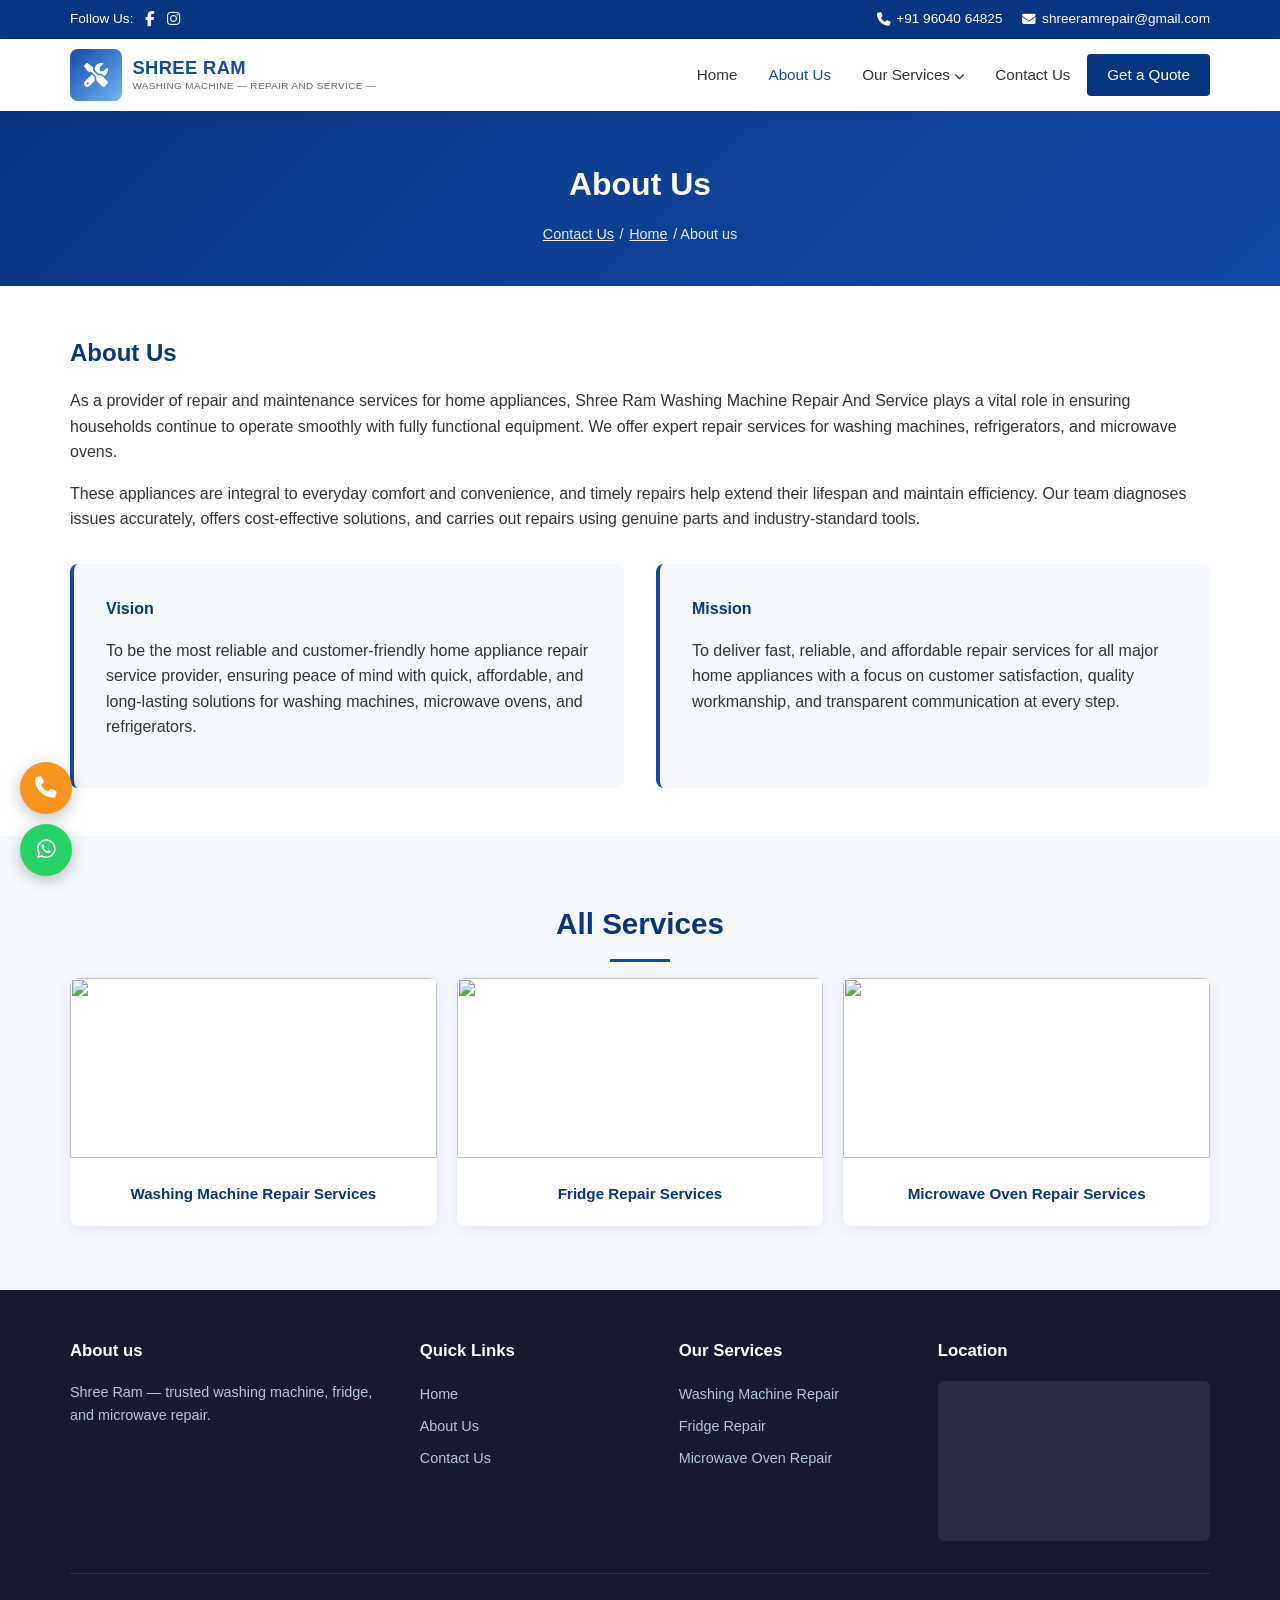
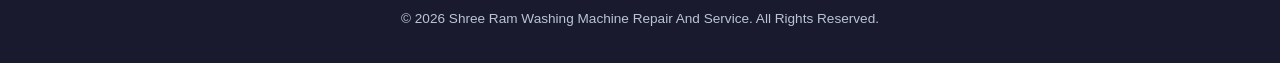
==== about-us.html @ dc7830ff "." ====
﻿<!DOCTYPE html>
<html lang="en">
<head>
  <meta charset="UTF-8" />
  <meta name="viewport" content="width=device-width, initial-scale=1.0" />
  <title>About Us | Shree Ram Washing Machine Repair And Service</title>
  <link rel="stylesheet" href="https://cdnjs.cloudflare.com/ajax/libs/font-awesome/6.5.1/css/all.min.css" />
  <link rel="stylesheet" href="css/style.css" />
</head>
<body>
  <div class="top-bar">
    <div class="container top-bar-inner">
      <div class="top-social"><span>Follow Us:</span><a href="#"><i class="fab fa-facebook-f"></i></a><a href="#"><i class="fab fa-instagram"></i></a></div>
      <div class="top-contact">
        <a href="tel:+919604064825"><i class="fas fa-phone"></i> +91 96040 64825</a>
        <a href="mailto:shreeramrepair@gmail.com"><i class="fas fa-envelope"></i> shreeramrepair@gmail.com</a>
      </div>
    </div>
  </div>
  <header class="navbar-main">
    <div class="container navbar-inner">
      <a href="index.html" class="brand-logo">
        <div class="brand-icon"><i class="fas fa-tools"></i></div>
        <div class="brand-text"><strong>SHREE RAM</strong><small>Washing Machine — Repair And Service —</small></div>
      </a>
      <button class="nav-toggle" aria-label="Menu"><i class="fas fa-bars"></i></button>
      <ul class="nav-menu">
        <li><a href="index.html">Home</a></li>
        <li><a href="about-us.html" class="active">About Us</a></li>
        <li><a href="#">Our Services <i class="fas fa-chevron-down" style="font-size:0.65rem"></i></a>
          <ul class="dropdown">
            <li><a href="washing-machine-repair.html">Washing Machine Repair</a></li>
            <li><a href="fridge-repair.html">Fridge Repair</a></li>
            <li><a href="microwave-oven-repair.html">Microwave Oven Repair</a></li>
          </ul>
        </li>
        <li><a href="contact-us.html">Contact Us</a></li>
        <li><a href="contact-us.html" class="btn-quote">Get a Quote</a></li>
      </ul>
    </div>
  </header>

  <section class="page-banner">
    <div class="container">
      <h1>About Us</h1>
      <nav class="breadcrumb-nav"><a href="contact-us.html">Contact Us</a> / <a href="index.html">Home</a> / About us</nav>
    </div>
  </section>

  <section class="content-block">
    <div class="container">
      <h2>About Us</h2>
      <p>As a provider of repair and maintenance services for home appliances, Shree Ram Washing Machine Repair And Service plays a vital role in ensuring households continue to operate smoothly with fully functional equipment. We offer expert repair services for washing machines, refrigerators, and microwave ovens.</p>
      <p>These appliances are integral to everyday comfort and convenience, and timely repairs help extend their lifespan and maintain efficiency. Our team diagnoses issues accurately, offers cost-effective solutions, and carries out repairs using genuine parts and industry-standard tools.</p>
      <div class="vision-mission">
        <div class="vm-card">
          <h4>Vision</h4>
          <p>To be the most reliable and customer-friendly home appliance repair service provider, ensuring peace of mind with quick, affordable, and long-lasting solutions for washing machines, microwave ovens, and refrigerators.</p>
        </div>
        <div class="vm-card">
          <h4>Mission</h4>
          <p>To deliver fast, reliable, and affordable repair services for all major home appliances with a focus on customer satisfaction, quality workmanship, and transparent communication at every step.</p>
        </div>
      </div>
    </div>
  </section>

  <section class="section section-alt">
    <div class="container">
      <h2 class="section-title">All Services</h2>
      <div class="services-grid">
        <a href="washing-machine-repair.html" class="service-card"><img src="https://images.unsplash.com/photo-1626806819282-7948aa69d4ef?w=400&h=280&fit=crop" alt="" /><h4>Washing Machine Repair Services</h4></a>
        <a href="fridge-repair.html" class="service-card"><img src="https://images.unsplash.com/photo-1584568694244-14fbdf83bd30?w=400&h=280&fit=crop" alt="" /><h4>Fridge Repair Services</h4></a>
        <a href="microwave-oven-repair.html" class="service-card"><img src="https://images.unsplash.com/photo-1574269909862-7e1d70bb8078?w=400&h=280&fit=crop" alt="" /><h4>Microwave Oven Repair Services</h4></a>
      </div>
    </div>
  </section>

  <footer class="site-footer">
    <div class="container footer-grid">
      <div><h5>About us</h5><p>Shree Ram — trusted washing machine, fridge, and microwave repair.</p></div>
      <div><h5>Quick Links</h5><ul class="footer-links"><li><a href="index.html">Home</a></li><li><a href="about-us.html">About Us</a></li><li><a href="contact-us.html">Contact Us</a></li></ul></div>
      <div><h5>Our Services</h5><ul class="footer-links"><li><a href="washing-machine-repair.html">Washing Machine Repair</a></li><li><a href="fridge-repair.html">Fridge Repair</a></li><li><a href="microwave-oven-repair.html">Microwave Oven Repair</a></li></ul></div>
      <div><h5>Location</h5><div class="footer-map"><iframe src="https://maps.google.com/maps?q=Baner,Nanded,Maharashtra&hl=en&z=14&output=embed" loading="lazy" title="Map"></iframe></div></div>
    </div>
    <div class="container footer-bottom"><p>&copy; <span id="year"></span> Shree Ram Washing Machine Repair And Service. All Rights Reserved.</p></div>
  </footer>
  <div class="float-actions">
    <a href="tel:+919604064825" class="float-btn float-call"><i class="fas fa-phone"></i></a>
    <a href="https://wa.me/919604064825" class="float-btn float-whatsapp" target="_blank" rel="noopener"><i class="fab fa-whatsapp"></i></a>
  </div>
  <script src="js/main.js"></script>
</body>
</html>
---- css/style.css ----
:root {
  --primary: #124aa9;
  --primary-dark: #083581;
  --primary-light: #70b6f2;
  --accent: #f7941d;
  --whatsapp: #25d366;
  --text: #333;
  --muted: #666;
  --white: #fff;
  --section-bg: #f5f8fc;
}

* { box-sizing: border-box; }

body {
  font-family: "Segoe UI", Tahoma, Geneva, Verdana, sans-serif;
  color: var(--text);
  margin: 0;
  line-height: 1.6;
  background: var(--white);
}

a { text-decoration: none; color: inherit; }
a:hover { color: var(--primary); }

img { max-width: 100%; height: auto; }

.container {
  width: min(1140px, 100% - 2rem);
  margin-inline: auto;
}

/* Top bar */
.top-bar {
  background: var(--primary-dark);
  color: var(--white);
  font-size: 0.85rem;
  padding: 0.45rem 0;
}

.top-bar a { color: var(--white); }
.top-bar a:hover { opacity: 0.9; color: var(--white); }

.top-bar-inner {
  display: flex;
  flex-wrap: wrap;
  align-items: center;
  justify-content: space-between;
  gap: 0.5rem;
}

.top-social { display: flex; align-items: center; gap: 0.75rem; }
.top-social a { font-size: 0.95rem; opacity: 0.95; }
.top-contact { display: flex; flex-wrap: wrap; gap: 1.25rem; }
.top-contact span, .top-contact a { display: inline-flex; align-items: center; gap: 0.35rem; }

/* Navbar */
.navbar-main {
  background: var(--white);
  box-shadow: 0 2px 12px rgba(0,0,0,0.06);
  padding: 0.65rem 0;
  position: sticky;
  top: 0;
  z-index: 1000;
}

.navbar-inner {
  display: flex;
  align-items: center;
  justify-content: space-between;
  gap: 1rem;
}

.brand-logo {
  display: flex;
  align-items: center;
  gap: 0.65rem;
  flex-shrink: 0;
}

.brand-logo img, .brand-icon {
  width: 52px;
  height: 52px;
}

.brand-icon {
  background: linear-gradient(135deg, var(--primary), var(--primary-light));
  border-radius: 8px;
  display: flex;
  align-items: center;
  justify-content: center;
  color: var(--white);
  font-size: 1.5rem;
}

.brand-text strong {
  display: block;
  color: var(--primary);
  font-size: 1.15rem;
  letter-spacing: 0.02em;
  line-height: 1.15;
}

.brand-text small {
  display: block;
  font-size: 0.62rem;
  color: var(--muted);
  letter-spacing: 0.04em;
  text-transform: uppercase;
}

.nav-menu {
  display: flex;
  align-items: center;
  gap: 0.15rem;
  list-style: none;
  margin: 0;
  padding: 0;
}

.nav-menu > li { position: relative; }

.nav-menu > li > a {
  display: block;
  padding: 0.6rem 0.9rem;
  font-weight: 500;
  font-size: 0.95rem;
  color: var(--text);
}

.nav-menu > li > a:hover,
.nav-menu > li > a.active {
  color: var(--primary);
}

.nav-menu .dropdown {
  display: none;
  position: absolute;
  top: 100%;
  left: 0;
  min-width: 220px;
  background: var(--white);
  box-shadow: 0 8px 24px rgba(0,0,0,0.12);
  border-radius: 0 0 8px 8px;
  list-style: none;
  padding: 0.5rem 0;
  margin: 0;
  z-index: 50;
}

.nav-menu li:hover .dropdown { display: block; }

.nav-menu .dropdown a {
  display: block;
  padding: 0.5rem 1rem;
  font-size: 0.9rem;
  color: var(--text);
}

.nav-menu .dropdown a:hover {
  background: var(--section-bg);
  color: var(--primary);
}

.btn-quote {
  background: var(--primary-dark);
  color: var(--white) !important;
  padding: 0.55rem 1.25rem !important;
  border-radius: 4px;
  font-weight: 600;
  font-size: 0.9rem;
  white-space: nowrap;
}

.btn-quote:hover {
  background: var(--primary);
  color: var(--white) !important;
}

.nav-toggle {
  display: none;
  border: none;
  background: none;
  font-size: 1.5rem;
  color: var(--primary);
  cursor: pointer;
  padding: 0.25rem;
}

/* Hero slider */
.hero-slider {
  position: relative;
  overflow: hidden;
  min-height: 420px;
  background: linear-gradient(90deg, var(--primary) 0%, var(--primary-light) 55%, #fff 100%);
}

.hero-slide {
  display: none;
  padding: 3.5rem 0 4rem;
  min-height: 420px;
  align-items: center;
}

.hero-slide.active {
  display: flex;
}

.hero-slide .container {
  display: flex;
  align-items: center;
  width: 100%;
}

.hero-content { max-width: 560px; color: var(--white); }

.hero-badge {
  display: inline-block;
  border: 1px solid rgba(255,255,255,0.6);
  padding: 0.25rem 0.75rem;
  font-size: 0.8rem;
  margin-bottom: 1rem;
  border-radius: 2px;
}

.hero-content h1,
.hero-content h2 {
  font-size: clamp(1.75rem, 4vw, 2.5rem);
  margin: 0 0 1rem;
  font-weight: 700;
  line-height: 1.2;
}

.hero-content p {
  font-size: 1.05rem;
  opacity: 0.95;
  margin: 0 0 1.5rem;
}

.hero-btns { display: flex; flex-wrap: wrap; gap: 0.75rem; }

.btn-hero {
  background: var(--white);
  color: var(--primary) !important;
  padding: 0.65rem 1.35rem;
  font-weight: 600;
  border-radius: 3px;
  font-size: 0.95rem;
}

.btn-hero:hover {
  background: #eef4ff;
  color: var(--primary-dark) !important;
}

.hero-nav {
  position: absolute;
  right: 2rem;
  top: 50%;
  transform: translateY(-50%);
  display: flex;
  gap: 0.5rem;
  z-index: 5;
}

.hero-nav button {
  width: 40px;
  height: 40px;
  border: 1px solid rgba(255,255,255,0.5);
  background: rgba(255,255,255,0.15);
  color: var(--white);
  cursor: pointer;
  font-size: 1.1rem;
  border-radius: 2px;
}

.hero-nav button:hover { background: rgba(255,255,255,0.3); }

.hero-dots {
  position: absolute;
  bottom: 1.25rem;
  left: 50%;
  transform: translateX(-50%);
  display: flex;
  gap: 0.5rem;
}

.hero-dots button {
  width: 10px;
  height: 10px;
  border-radius: 50%;
  border: none;
  background: rgba(255,255,255,0.4);
  cursor: pointer;
  padding: 0;
}

.hero-dots button.active { background: var(--white); }

/* Sections */
.section { padding: 4rem 0; }
.section-alt { background: var(--section-bg); }

.section-label {
  text-align: center;
  font-size: 0.8rem;
  text-transform: uppercase;
  letter-spacing: 0.12em;
  color: var(--primary);
  margin: 0 0 0.5rem;
  font-weight: 600;
}

.section-title {
  text-align: center;
  font-size: 1.85rem;
  color: var(--primary-dark);
  margin: 0 0 1rem;
}

.section-title::after {
  content: "";
  display: block;
  width: 60px;
  height: 3px;
  background: var(--primary);
  margin: 0.75rem auto 0;
}

.welcome-grid {
  display: grid;
  grid-template-columns: 1fr 1fr;
  gap: 2.5rem;
  align-items: center;
}

.welcome-grid h3 {
  color: var(--primary-dark);
  font-size: 1.5rem;
  margin: 0 0 1rem;
}

.welcome-img {
  border-radius: 8px;
  overflow: hidden;
  box-shadow: 0 8px 30px rgba(18,74,169,0.15);
}

/* Service cards */
.services-grid {
  display: grid;
  grid-template-columns: repeat(3, 1fr);
  gap: 1.25rem;
}

.service-card {
  background: var(--white);
  border-radius: 8px;
  overflow: hidden;
  box-shadow: 0 4px 20px rgba(0,0,0,0.08);
  transition: transform 0.2s, box-shadow 0.2s;
  text-align: center;
}

.service-card:hover {
  transform: translateY(-4px);
  box-shadow: 0 12px 28px rgba(18,74,169,0.15);
}

.service-card img {
  width: 100%;
  height: 180px;
  object-fit: cover;
}

.service-card h4 {
  margin: 0;
  padding: 1rem 0.75rem 1.25rem;
  font-size: 0.95rem;
  color: var(--primary-dark);
}

/* Why choose */
.best-services {
  display: grid;
  grid-template-columns: repeat(3, 1fr);
  gap: 2rem;
  margin-top: 2rem;
}

.best-item {
  text-align: center;
  padding: 1.5rem;
}

.best-item .icon {
  width: 70px;
  height: 70px;
  margin: 0 auto 1rem;
  background: rgba(18,74,169,0.1);
  border-radius: 50%;
  display: flex;
  align-items: center;
  justify-content: center;
  font-size: 1.75rem;
  color: var(--primary);
}

.best-item h4 {
  color: var(--primary-dark);
  margin: 0 0 0.5rem;
}

.best-item p {
  color: var(--muted);
  font-size: 0.95rem;
  margin: 0;
}

/* Enquiry */
.enquiry-section {
  background: linear-gradient(135deg, var(--primary-dark), var(--primary));
  color: var(--white);
  padding: 4rem 0;
}

.enquiry-grid {
  display: grid;
  grid-template-columns: 1fr 1.2fr;
  gap: 2.5rem;
  align-items: start;
}

.enquiry-info h2 { margin: 0 0 0.5rem; font-size: 1.85rem; }
.enquiry-info .section-label { text-align: left; color: var(--primary-light); }

.contact-box {
  margin-top: 1.5rem;
  padding: 1rem 0;
  border-top: 1px solid rgba(255,255,255,0.2);
}

.contact-box h6 {
  margin: 0 0 0.25rem;
  font-size: 0.8rem;
  opacity: 0.8;
  text-transform: uppercase;
}

.contact-box a, .contact-box p {
  color: var(--white);
  margin: 0 0 1rem;
  font-size: 1rem;
}

.enquiry-form {
  background: var(--white);
  padding: 2rem;
  border-radius: 8px;
  color: var(--text);
}

.enquiry-form h2 {
  color: var(--primary-dark);
  margin: 0 0 1.25rem;
  font-size: 1.5rem;
}

.form-row {
  display: grid;
  grid-template-columns: 1fr 1fr;
  gap: 1rem;
}

.enquiry-form label {
  display: block;
  margin-bottom: 1rem;
  font-size: 0.9rem;
  font-weight: 500;
}

.enquiry-form input,
.enquiry-form textarea {
  width: 100%;
  margin-top: 0.35rem;
  padding: 0.65rem 0.85rem;
  border: 1px solid #ddd;
  border-radius: 4px;
  font-family: inherit;
  font-size: 1rem;
}

.enquiry-form input:focus,
.enquiry-form textarea:focus {
  outline: 2px solid var(--primary-light);
  border-color: var(--primary);
}

.btn-send {
  background: var(--primary);
  color: var(--white);
  border: none;
  padding: 0.75rem 2rem;
  font-size: 1rem;
  font-weight: 600;
  border-radius: 4px;
  cursor: pointer;
  width: 100%;
}

.btn-send:hover { background: var(--primary-dark); }

.form-note {
  margin-top: 0.75rem;
  font-size: 0.9rem;
  color: var(--primary);
  display: none;
}

.form-note.show { display: block; }

/* Page banner (inner pages) */
.page-banner {
  background: linear-gradient(135deg, var(--primary-dark), var(--primary));
  color: var(--white);
  padding: 3rem 0 2.5rem;
  text-align: center;
}

.page-banner h1 { margin: 0 0 0.75rem; font-size: 2rem; }

.breadcrumb-nav {
  display: flex;
  justify-content: center;
  flex-wrap: wrap;
  gap: 0.35rem;
  font-size: 0.9rem;
  opacity: 0.9;
}

.breadcrumb-nav a { color: var(--white); text-decoration: underline; }

/* Service page content */
.content-block {
  padding: 3rem 0;
}

.content-block h5 {
  color: var(--primary);
  margin: 0 0 0.5rem;
}

.content-block h2 {
  color: var(--primary-dark);
  margin: 0 0 1rem;
}

.check-list {
  list-style: none;
  padding: 0;
  margin: 1.5rem 0;
}

.check-list li {
  padding: 0.4rem 0 0.4rem 1.75rem;
  position: relative;
}

.check-list li::before {
  content: "✅";
  position: absolute;
  left: 0;
}

.vision-mission {
  display: grid;
  grid-template-columns: 1fr 1fr;
  gap: 2rem;
  margin-top: 2rem;
}

.vm-card {
  background: var(--section-bg);
  padding: 2rem;
  border-radius: 8px;
  border-left: 4px solid var(--primary);
}

.vm-card h4 { color: var(--primary-dark); margin: 0 0 0.75rem; }

/* Footer */
.site-footer {
  background: #1a1a2e;
  color: #b8c5d6;
  padding: 3rem 0 0;
}

.footer-grid {
  display: grid;
  grid-template-columns: 1.4fr 1fr 1fr 1.2fr;
  gap: 2rem;
  padding-bottom: 2rem;
}

.footer-grid h5 {
  color: var(--white);
  margin: 0 0 1rem;
  font-size: 1.05rem;
}

.footer-grid p { margin: 0 0 0.75rem; font-size: 0.9rem; }

.footer-links {
  list-style: none;
  padding: 0;
  margin: 0;
}

.footer-links li { margin-bottom: 0.4rem; }

.footer-links a {
  color: #b8c5d6;
  font-size: 0.9rem;
}

.footer-links a:hover { color: var(--white); }

.footer-map {
  border-radius: 6px;
  overflow: hidden;
  height: 160px;
  background: #2a2a40;
}

.footer-map iframe {
  width: 100%;
  height: 100%;
  border: 0;
}

.footer-bottom {
  border-top: 1px solid rgba(255,255,255,0.1);
  padding: 1.25rem 0;
  text-align: center;
  font-size: 0.85rem;
}

.footer-bottom a { color: #b8c5d6; }

/* Floating buttons */
.float-actions {
  position: fixed;
  left: 1.25rem;
  bottom: 1.5rem;
  z-index: 999;
  display: flex;
  flex-direction: column;
  gap: 0.65rem;
}

.float-btn {
  width: 52px;
  height: 52px;
  border-radius: 50%;
  display: flex;
  align-items: center;
  justify-content: center;
  color: var(--white);
  font-size: 1.35rem;
  box-shadow: 0 4px 16px rgba(0,0,0,0.25);
  transition: transform 0.2s;
}

.float-btn:hover {
  transform: scale(1.08);
  color: var(--white);
}

.float-call { background: var(--accent); }
.float-whatsapp { background: var(--whatsapp); }

/* Contact page */
.contact-page-grid {
  display: grid;
  grid-template-columns: 1fr 1fr;
  gap: 2rem;
  padding: 3rem 0;
}

.contact-detail-card {
  background: var(--section-bg);
  padding: 1.5rem;
  border-radius: 8px;
  margin-bottom: 1rem;
}

.contact-detail-card h6 {
  color: var(--primary);
  margin: 0 0 0.35rem;
  font-size: 0.8rem;
  text-transform: uppercase;
}

@media (max-width: 992px) {
  .services-grid { grid-template-columns: repeat(2, 1fr); }
  .best-services { grid-template-columns: 1fr; }
  .footer-grid { grid-template-columns: 1fr 1fr; }
  .enquiry-grid { grid-template-columns: 1fr; }
  .welcome-grid { grid-template-columns: 1fr; }
  .vision-mission { grid-template-columns: 1fr; }
}

@media (max-width: 768px) {
  .nav-toggle { display: block; }
  .nav-menu {
    display: none;
    position: absolute;
    top: 100%;
    left: 0;
    right: 0;
    flex-direction: column;
    background: var(--white);
    box-shadow: 0 8px 20px rgba(0,0,0,0.1);
    padding: 0.5rem 0 1rem;
  }
  .nav-menu.open { display: flex; }
  .nav-menu .dropdown {
    position: static;
    display: block;
    box-shadow: none;
    padding-left: 1rem;
  }
  .navbar-inner { position: relative; flex-wrap: wrap; }
  .btn-quote { display: none; }
  .services-grid { grid-template-columns: 1fr; }
  .form-row { grid-template-columns: 1fr; }
  .footer-grid { grid-template-columns: 1fr; }
  .contact-page-grid { grid-template-columns: 1fr; }
  .hero-nav { display: none; }
}
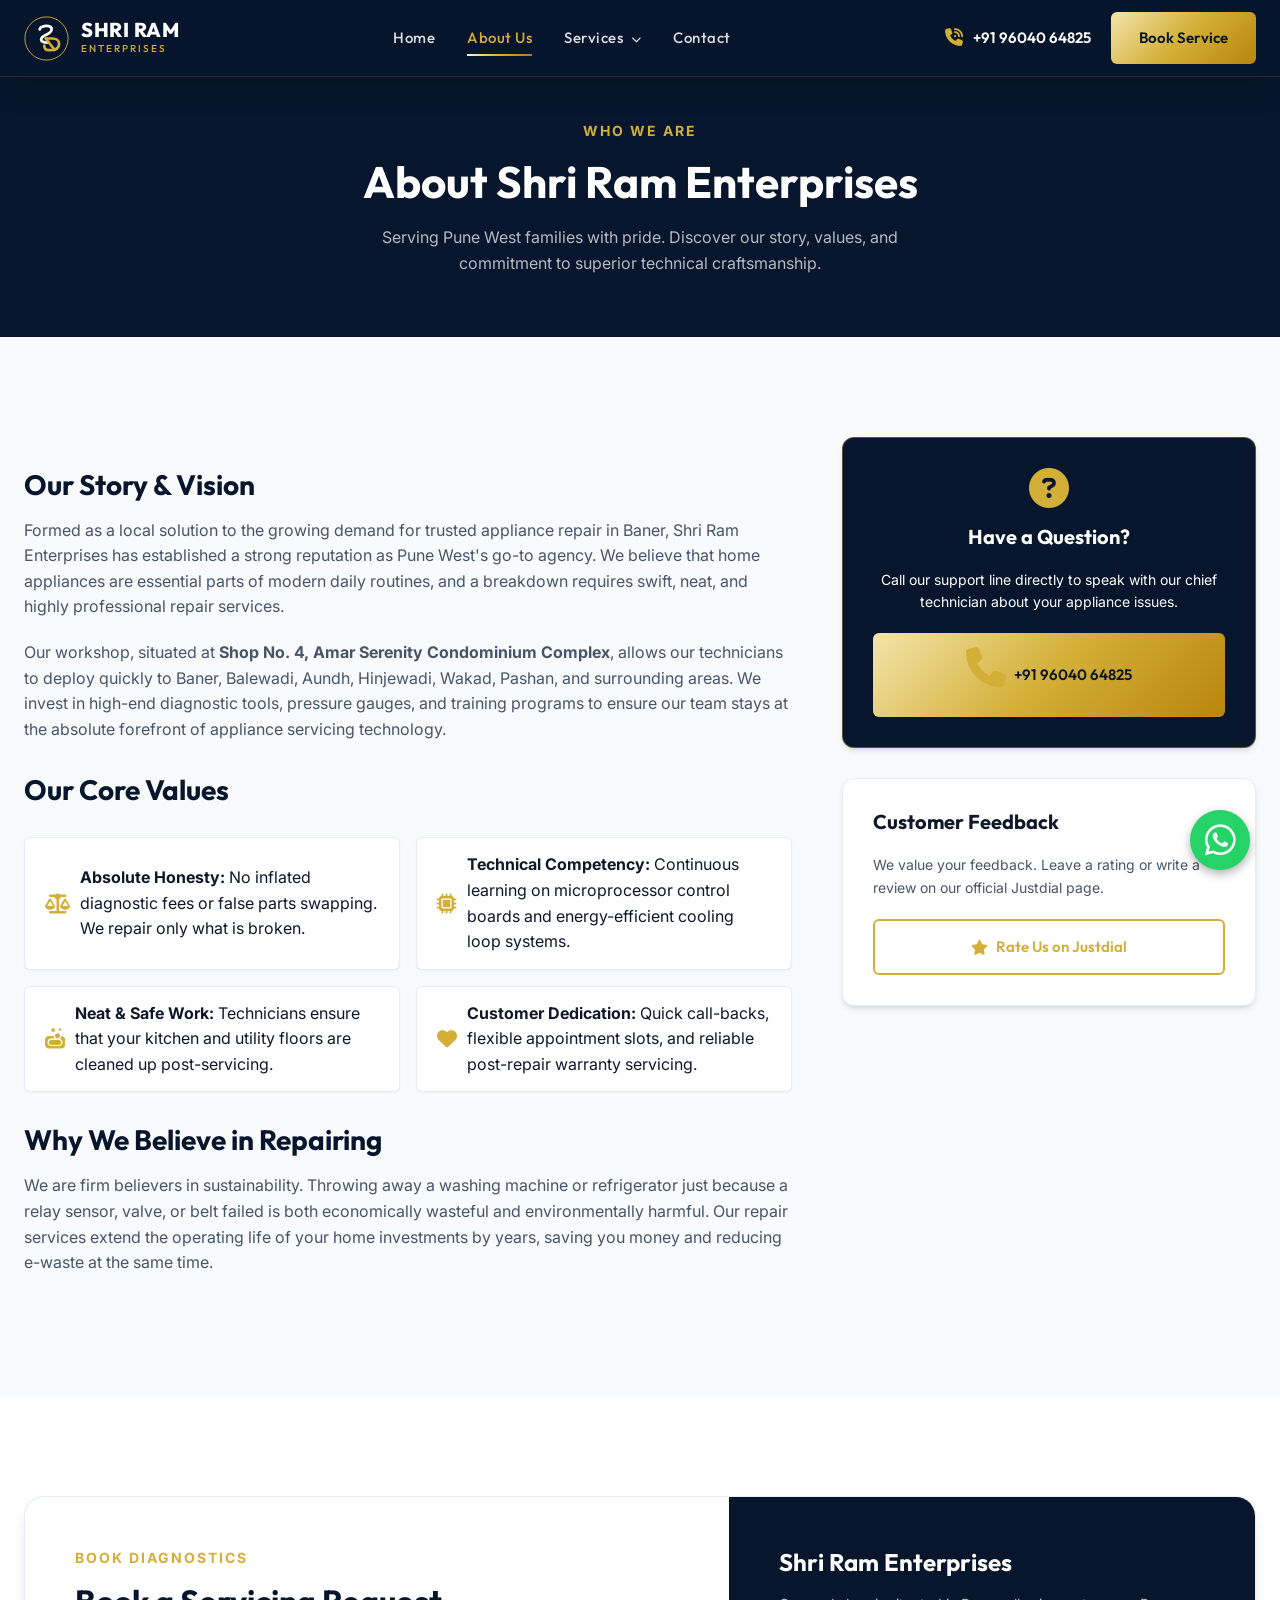
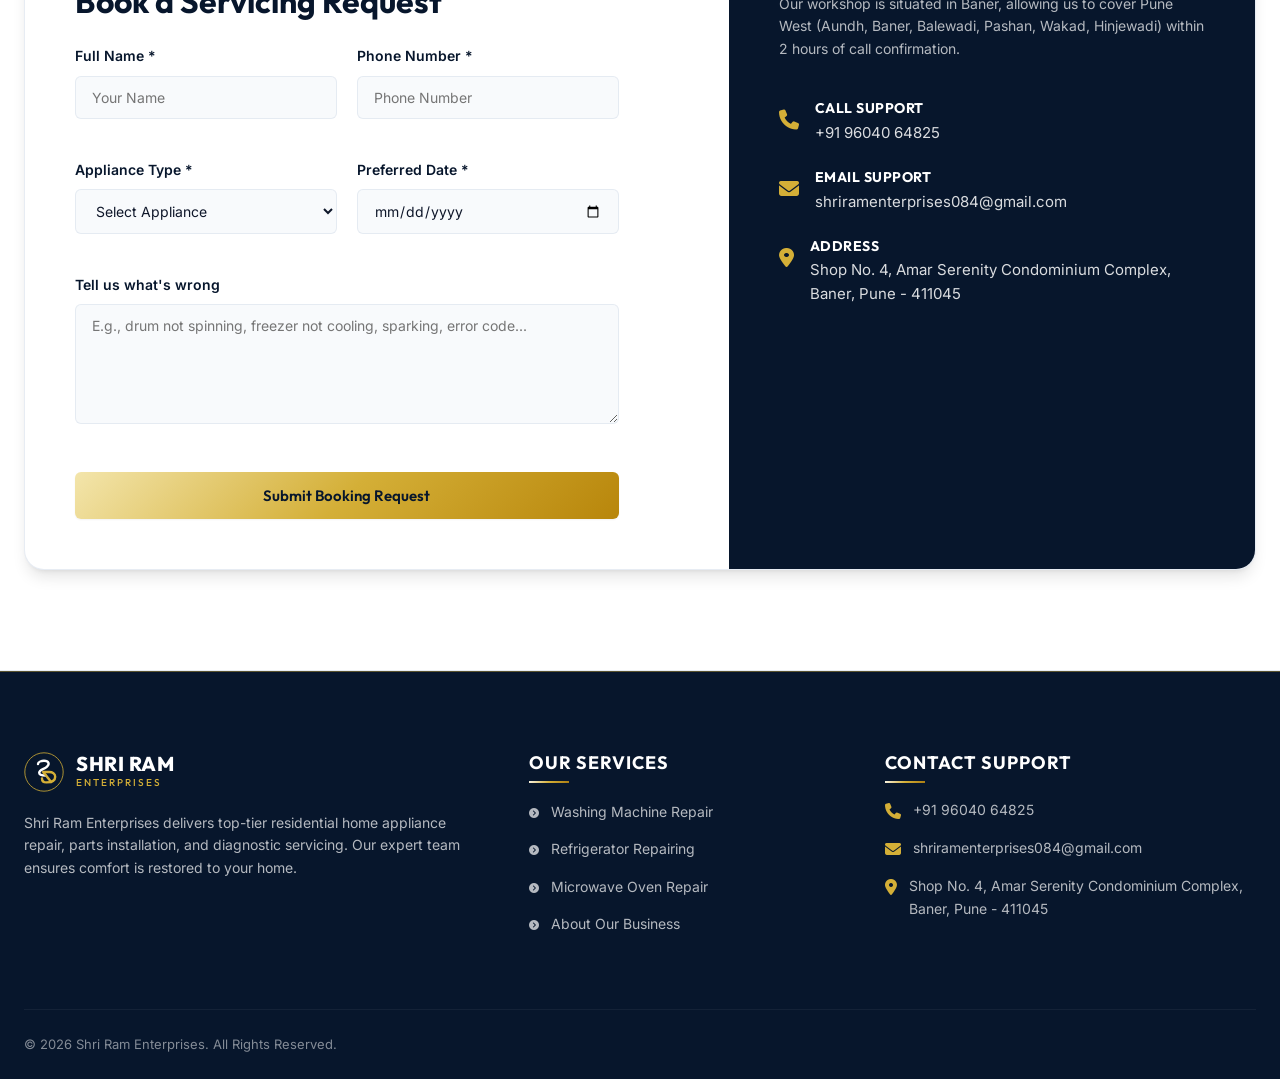
==== commit 8f0c933d: "Redesign site UI; add booking forms & assets Major UI overhaul and content updates across the site. " ====
--- a/about-us.html
+++ b/about-us.html
@@ -1,94 +1,294 @@
-﻿<!DOCTYPE html>
+<!DOCTYPE html>
 <html lang="en">
 <head>
-  <meta charset="UTF-8" />
-  <meta name="viewport" content="width=device-width, initial-scale=1.0" />
-  <title>About Us | Shree Ram Washing Machine Repair And Service</title>
-  <link rel="stylesheet" href="https://cdnjs.cloudflare.com/ajax/libs/font-awesome/6.5.1/css/all.min.css" />
-  <link rel="stylesheet" href="css/style.css" />
+  <meta charset="UTF-8">
+  <meta name="viewport" content="width=device-width, initial-scale=1.0">
+  <title>About Us | Shri Ram Enterprises Pune</title>
+  <meta name="description" content="Learn about Shri Ram Enterprises. We are Pune's trusted appliance repair specialists for washing machines, refrigerators, and microwaves.">
+  
+  <!-- CSS Links -->
+  <link rel="stylesheet" href="css/style.css">
+  
+  <!-- Icon Library -->
+  <link rel="stylesheet" href="https://cdnjs.cloudflare.com/ajax/libs/font-awesome/6.4.0/css/all.min.css">
+  
+  <!-- AOS Scroll Animation Library -->
+  <link rel="stylesheet" href="https://unpkg.com/aos@2.3.1/dist/aos.css">
 </head>
 <body>
-  <div class="top-bar">
-    <div class="container top-bar-inner">
-      <div class="top-social"><span>Follow Us:</span><a href="#"><i class="fab fa-facebook-f"></i></a><a href="#"><i class="fab fa-instagram"></i></a></div>
-      <div class="top-contact">
-        <a href="tel:+919604064825"><i class="fas fa-phone"></i> +91 96040 64825</a>
-        <a href="mailto:shreeramrepair@gmail.com"><i class="fas fa-envelope"></i> shreeramrepair@gmail.com</a>
-      </div>
-    </div>
+
+  <!-- Premium Header / Sticky Nav -->
+  <header class="header scrolled" id="header">
+    <div class="container header-container">
+      <a href="index.html" class="logo-container">
+        <svg width="45" height="45" viewBox="0 0 100 100" fill="none" xmlns="http://www.w3.org/2000/svg">
+          <circle cx="50" cy="50" r="48" stroke="#d4af37" stroke-width="2" fill="rgba(7, 22, 44, 0.6)"/>
+          <path d="M35 30C35 24 45 22 50 22C62 22 65 30 57 37C49 44 38 43 38 52C38 59 48 59 55 59" stroke="#ffffff" stroke-width="6" stroke-linecap="round"/>
+          <path d="M50 50C50 50 58 50 63 50C71 50 78 54 78 62C78 72 68 76 56 76C48 76 45 72 45 66" stroke="#d4af37" stroke-width="6" stroke-linecap="round"/>
+          <path d="M48 50L68 75" stroke="#d4af37" stroke-width="6" stroke-linecap="round"/>
+        </svg>
+        <div class="logo-text">
+          <h3>Shri Ram</h3>
+          <span>Enterprises</span>
+        </div>
+      </a>
+      
+      <nav class="nav-menu">
+        <a href="index.html" class="nav-link">Home</a>
+        <a href="about-us.html" class="nav-link active">About Us</a>
+        <div class="nav-link" style="cursor: pointer; position: relative;" id="services-nav">
+          Services <i class="fa-solid fa-chevron-down" style="font-size: 10px; margin-left: 4px;"></i>
+          <!-- Custom Dropdown -->
+          <div style="position: absolute; top: 100%; left: 0; background: var(--primary-dark); width: 220px; border-radius: 4px; display: none; flex-direction: column; border: 1px solid var(--border-gold); z-index: 100; margin-top: 10px;" id="services-dropdown">
+            <a href="washing-machine-repair.html" style="padding: 12px 16px; font-size: 14px; border-bottom: 1px solid rgba(255,255,255,0.05); color: #fff;">Washing Machine Repair</a>
+            <a href="fridge-repair.html" style="padding: 12px 16px; font-size: 14px; border-bottom: 1px solid rgba(255,255,255,0.05); color: #fff;">Refrigerator Repair</a>
+            <a href="microwave-oven-repair.html" style="padding: 12px 16px; font-size: 14px; color: #fff;">Microwave Repair</a>
+          </div>
+        </div>
+        <a href="contact-us.html" class="nav-link">Contact</a>
+      </nav>
+      
+      <div class="header-actions">
+        <a href="tel:9604064825" class="phone-action">
+          <i class="fa-solid fa-phone-volume"></i>
+          <span>+91 96040 64825</span>
+        </a>
+        <a href="#book-service" class="btn btn-gold">Book Service</a>
+      </div>
+      
+      <div class="mobile-toggle" id="mobile-toggle">
+        <i class="fa-solid fa-bars"></i>
+      </div>
+    </div>
+  </header>
+
+  <!-- Mobile Overlay Navigation -->
+  <div class="mobile-overlay" id="mobile-overlay">
+    <div class="mobile-overlay-close" id="mobile-overlay-close">
+      <i class="fa-solid fa-xmark"></i>
+    </div>
+    <a href="index.html" class="mobile-link">Home</a>
+    <a href="about-us.html" class="mobile-link active">About Us</a>
+    <a href="washing-machine-repair.html" class="mobile-link">Washing Machine Repair</a>
+    <a href="fridge-repair.html" class="mobile-link">Refrigerator Repair</a>
+    <a href="microwave-oven-repair.html" class="mobile-link">Microwave Repair</a>
+    <a href="contact-us.html" class="mobile-link">Contact Us</a>
   </div>
-  <header class="navbar-main">
-    <div class="container navbar-inner">
-      <a href="index.html" class="brand-logo">
-        <div class="brand-icon"><i class="fas fa-tools"></i></div>
-        <div class="brand-text"><strong>SHREE RAM</strong><small>Washing Machine — Repair And Service —</small></div>
-      </a>
-      <button class="nav-toggle" aria-label="Menu"><i class="fas fa-bars"></i></button>
-      <ul class="nav-menu">
-        <li><a href="index.html">Home</a></li>
-        <li><a href="about-us.html" class="active">About Us</a></li>
-        <li><a href="#">Our Services <i class="fas fa-chevron-down" style="font-size:0.65rem"></i></a>
-          <ul class="dropdown">
-            <li><a href="washing-machine-repair.html">Washing Machine Repair</a></li>
-            <li><a href="fridge-repair.html">Fridge Repair</a></li>
-            <li><a href="microwave-oven-repair.html">Microwave Oven Repair</a></li>
+
+  <!-- Service Detail Hero Section -->
+  <section class="service-hero">
+    <div class="container">
+      <div class="service-hero-content" data-aos="fade-up">
+        <span class="section-tag">Who We Are</span>
+        <h1>About Shri Ram Enterprises</h1>
+        <p style="color: rgba(255,255,255,0.7); max-width: 600px; margin: 0 auto;">Serving Pune West families with pride. Discover our story, values, and commitment to superior technical craftsmanship.</p>
+      </div>
+    </div>
+  </section>
+
+  <!-- About Content Section -->
+  <section class="about-content-section section-padding">
+    <div class="container">
+      <div class="service-details-grid">
+        <!-- Main Content Left -->
+        <div class="service-main-content" data-aos="fade-right">
+          <div class="service-body">
+            <h2>Our Story & Vision</h2>
+            <p>Formed as a local solution to the growing demand for trusted appliance repair in Baner, Shri Ram Enterprises has established a strong reputation as Pune West's go-to agency. We believe that home appliances are essential parts of modern daily routines, and a breakdown requires swift, neat, and highly professional repair services.</p>
+            <p>Our workshop, situated at <strong>Shop No. 4, Amar Serenity Condominium Complex</strong>, allows our technicians to deploy quickly to Baner, Balewadi, Aundh, Hinjewadi, Wakad, Pashan, and surrounding areas. We invest in high-end diagnostic tools, pressure gauges, and training programs to ensure our team stays at the absolute forefront of appliance servicing technology.</p>
+            
+            <h2>Our Core Values</h2>
+            <div class="service-feature-list">
+              <div class="service-feature-item">
+                <i class="fa-solid fa-scale-balanced" style="font-size: 20px;"></i>
+                <span><strong>Absolute Honesty:</strong> No inflated diagnostic fees or false parts swapping. We repair only what is broken.</span>
+              </div>
+              <div class="service-feature-item">
+                <i class="fa-solid fa-microchip" style="font-size: 20px;"></i>
+                <span><strong>Technical Competency:</strong> Continuous learning on microprocessor control boards and energy-efficient cooling loop systems.</span>
+              </div>
+              <div class="service-feature-item">
+                <i class="fa-solid fa-soap" style="font-size: 20px;"></i>
+                <span><strong>Neat & Safe Work:</strong> Technicians ensure that your kitchen and utility floors are cleaned up post-servicing.</span>
+              </div>
+              <div class="service-feature-item">
+                <i class="fa-solid fa-heart" style="font-size: 20px;"></i>
+                <span><strong>Customer Dedication:</strong> Quick call-backs, flexible appointment slots, and reliable post-repair warranty servicing.</span>
+              </div>
+            </div>
+
+            <h2>Why We Believe in Repairing</h2>
+            <p>We are firm believers in sustainability. Throwing away a washing machine or refrigerator just because a relay sensor, valve, or belt failed is both economically wasteful and environmentally harmful. Our repair services extend the operating life of your home investments by years, saving you money and reducing e-waste at the same time.</p>
+          </div>
+        </div>
+
+        <!-- Sidebar Right -->
+        <div class="service-sidebar" data-aos="fade-left">
+          <!-- Widget 1: Help Card -->
+          <div class="sidebar-widget dark-widget sidebar-help-widget">
+            <i class="fa-solid fa-circle-question"></i>
+            <h3 class="sidebar-widget-title">Have a Question?</h3>
+            <p>Call our support line directly to speak with our chief technician about your appliance issues.</p>
+            <a href="tel:9604064825" class="btn btn-gold" style="width: 100%;"><i class="fa-solid fa-phone" style="margin-right: 8px;"></i> +91 96040 64825</a>
+          </div>
+
+          <!-- Widget 2: Justdial Reviews -->
+          <div class="sidebar-widget">
+            <h3 class="sidebar-widget-title">Customer Feedback</h3>
+            <p style="font-size: 14px; color: var(--text-muted); margin-bottom: 20px;">We value your feedback. Leave a rating or write a review on our official Justdial page.</p>
+            <a href="https://wap.justdial.com/jdpay2/redirect/kyc/ratings/qrshare.php?docid=020PXX20.XX20.260621221526.L8N2&vertical=44&pgsour" target="_blank" class="btn btn-outline-gold" style="width: 100%;"><i class="fa-solid fa-star" style="margin-right: 8px;"></i> Rate Us on Justdial</a>
+          </div>
+        </div>
+      </div>
+    </div>
+  </section>
+
+  <!-- Quick Booking Form Section -->
+  <section class="booking-section section-padding" id="book-service">
+    <div class="container">
+      <div class="booking-form-wrapper" data-aos="fade-up">
+        <!-- Form Left -->
+        <div class="booking-form-left">
+          <span class="section-tag">Book Diagnostics</span>
+          <h2 style="font-size: 32px; margin-bottom: 24px;">Book a Servicing Request</h2>
+          
+          <form id="appointment-form" action="https://formsubmit.co/shriramenterprises084@gmail.com" method="POST">
+            <input type="hidden" name="_captcha" value="false">
+
+            <div class="form-grid">
+              <div class="form-group">
+                <label for="name" class="form-label">Full Name *</label>
+                <input type="text" id="name" name="name" class="form-input" placeholder="Your Name" required>
+              </div>
+              <div class="form-group">
+                <label for="phone" class="form-label">Phone Number *</label>
+                <input type="tel" id="phone" name="phone" class="form-input" placeholder="Phone Number" required>
+              </div>
+              <div class="form-group">
+                <label for="appliance" class="form-label">Appliance Type *</label>
+                <select id="appliance" name="appliance" class="form-select" required>
+                  <option value="" disabled selected>Select Appliance</option>
+                  <option value="washing-machine">Washing Machine</option>
+                  <option value="refrigerator">Refrigerator</option>
+                  <option value="microwave">Microwave Oven</option>
+                </select>
+              </div>
+              <div class="form-group">
+                <label for="date" class="form-label">Preferred Date *</label>
+                <input type="date" id="date" name="date" class="form-input" required>
+              </div>
+              <div class="form-group full-width">
+                <label for="message" class="form-label">Tell us what's wrong</label>
+                <textarea id="message" name="message" class="form-textarea" placeholder="E.g., drum not spinning, freezer not cooling, sparking, error code..."></textarea>
+              </div>
+              <div class="form-group full-width" style="margin-bottom: 0;">
+                <button type="submit" class="btn btn-gold" style="width: 100%;">Submit Booking Request</button>
+              </div>
+            </div>
+          </form>
+          <div class="form-feedback" id="form-feedback"></div>
+        </div>
+        
+        <!-- Form Right -->
+        <div class="booking-form-right">
+          <div>
+            <h3>Shri Ram Enterprises</h3>
+            <p>Our workshop is situated in Baner, allowing us to cover Pune West (Aundh, Baner, Balewadi, Pashan, Wakad, Hinjewadi) within 2 hours of call confirmation.</p>
+            
+            <div class="booking-contact-list">
+              <div class="booking-contact-item">
+                <div class="booking-contact-icon"><i class="fa-solid fa-phone"></i></div>
+                <div class="booking-contact-info">
+                  <h4>Call Support</h4>
+                  <a href="tel:9604064825">+91 96040 64825</a>
+                </div>
+              </div>
+              
+              <div class="booking-contact-item">
+                <div class="booking-contact-icon"><i class="fa-solid fa-envelope"></i></div>
+                <div class="booking-contact-info">
+                  <h4>Email Support</h4>
+                  <a href="mailto:shriramenterprises084@gmail.com">shriramenterprises084@gmail.com</a>
+                </div>
+              </div>
+              
+              <div class="booking-contact-item">
+                <div class="booking-contact-icon"><i class="fa-solid fa-location-dot"></i></div>
+                <div class="booking-contact-info">
+                  <h4>Address</h4>
+                  <p>Shop No. 4, Amar Serenity Condominium Complex, Baner, Pune - 411045</p>
+                </div>
+              </div>
+            </div>
+          </div>
+        </div>
+      </div>
+    </div>
+  </section>
+
+  <!-- Premium Footer -->
+  <footer class="footer">
+    <div class="container">
+      <div class="footer-top">
+        <div class="footer-brand">
+          <a href="index.html" class="logo-container">
+            <svg width="40" height="40" viewBox="0 0 100 100" fill="none" xmlns="http://www.w3.org/2000/svg">
+              <circle cx="50" cy="50" r="48" stroke="#d4af37" stroke-width="2" fill="rgba(7, 22, 44, 0.6)"/>
+              <path d="M35 30C35 24 45 22 50 22C62 22 65 30 57 37C49 44 38 43 38 52C38 59 48 59 55 59" stroke="#ffffff" stroke-width="6" stroke-linecap="round"/>
+              <path d="M50 50C50 50 58 50 63 50C71 50 78 54 78 62C78 72 68 76 56 76C48 76 45 72 45 66" stroke="#d4af37" stroke-width="6" stroke-linecap="round"/>
+              <path d="M48 50L68 75" stroke="#d4af37" stroke-width="6" stroke-linecap="round"/>
+            </svg>
+            <div class="logo-text">
+              <h3>Shri Ram</h3>
+              <span>Enterprises</span>
+            </div>
+          </a>
+          <p>Shri Ram Enterprises delivers top-tier residential home appliance repair, parts installation, and diagnostic servicing. Our expert team ensures comfort is restored to your home.</p>
+        </div>
+        
+        <div class="footer-nav">
+          <h4 class="footer-title">Our Services</h4>
+          <ul class="footer-links">
+            <li><a href="washing-machine-repair.html"><i class="fa-solid fa-circle-chevron-right" style="font-size: 10px; margin-right: 8px;"></i> Washing Machine Repair</a></li>
+            <li><a href="fridge-repair.html"><i class="fa-solid fa-circle-chevron-right" style="font-size: 10px; margin-right: 8px;"></i> Refrigerator Repairing</a></li>
+            <li><a href="microwave-oven-repair.html"><i class="fa-solid fa-circle-chevron-right" style="font-size: 10px; margin-right: 8px;"></i> Microwave Oven Repair</a></li>
+            <li><a href="about-us.html"><i class="fa-solid fa-circle-chevron-right" style="font-size: 10px; margin-right: 8px;"></i> About Our Business</a></li>
           </ul>
-        </li>
-        <li><a href="contact-us.html">Contact Us</a></li>
-        <li><a href="contact-us.html" class="btn-quote">Get a Quote</a></li>
-      </ul>
-    </div>
-  </header>
-
-  <section class="page-banner">
-    <div class="container">
-      <h1>About Us</h1>
-      <nav class="breadcrumb-nav"><a href="contact-us.html">Contact Us</a> / <a href="index.html">Home</a> / About us</nav>
-    </div>
-  </section>
-
-  <section class="content-block">
-    <div class="container">
-      <h2>About Us</h2>
-      <p>As a provider of repair and maintenance services for home appliances, Shree Ram Washing Machine Repair And Service plays a vital role in ensuring households continue to operate smoothly with fully functional equipment. We offer expert repair services for washing machines, refrigerators, and microwave ovens.</p>
-      <p>These appliances are integral to everyday comfort and convenience, and timely repairs help extend their lifespan and maintain efficiency. Our team diagnoses issues accurately, offers cost-effective solutions, and carries out repairs using genuine parts and industry-standard tools.</p>
-      <div class="vision-mission">
-        <div class="vm-card">
-          <h4>Vision</h4>
-          <p>To be the most reliable and customer-friendly home appliance repair service provider, ensuring peace of mind with quick, affordable, and long-lasting solutions for washing machines, microwave ovens, and refrigerators.</p>
-        </div>
-        <div class="vm-card">
-          <h4>Mission</h4>
-          <p>To deliver fast, reliable, and affordable repair services for all major home appliances with a focus on customer satisfaction, quality workmanship, and transparent communication at every step.</p>
-        </div>
-      </div>
-    </div>
-  </section>
-
-  <section class="section section-alt">
-    <div class="container">
-      <h2 class="section-title">All Services</h2>
-      <div class="services-grid">
-        <a href="washing-machine-repair.html" class="service-card"><img src="https://images.unsplash.com/photo-1626806819282-7948aa69d4ef?w=400&h=280&fit=crop" alt="" /><h4>Washing Machine Repair Services</h4></a>
-        <a href="fridge-repair.html" class="service-card"><img src="https://images.unsplash.com/photo-1584568694244-14fbdf83bd30?w=400&h=280&fit=crop" alt="" /><h4>Fridge Repair Services</h4></a>
-        <a href="microwave-oven-repair.html" class="service-card"><img src="https://images.unsplash.com/photo-1574269909862-7e1d70bb8078?w=400&h=280&fit=crop" alt="" /><h4>Microwave Oven Repair Services</h4></a>
-      </div>
-    </div>
-  </section>
-
-  <footer class="site-footer">
-    <div class="container footer-grid">
-      <div><h5>About us</h5><p>Shree Ram — trusted washing machine, fridge, and microwave repair.</p></div>
-      <div><h5>Quick Links</h5><ul class="footer-links"><li><a href="index.html">Home</a></li><li><a href="about-us.html">About Us</a></li><li><a href="contact-us.html">Contact Us</a></li></ul></div>
-      <div><h5>Our Services</h5><ul class="footer-links"><li><a href="washing-machine-repair.html">Washing Machine Repair</a></li><li><a href="fridge-repair.html">Fridge Repair</a></li><li><a href="microwave-oven-repair.html">Microwave Oven Repair</a></li></ul></div>
-      <div><h5>Location</h5><div class="footer-map"><iframe src="https://maps.google.com/maps?q=Baner,Nanded,Maharashtra&hl=en&z=14&output=embed" loading="lazy" title="Map"></iframe></div></div>
-    </div>
-    <div class="container footer-bottom"><p>&copy; <span id="year"></span> Shree Ram Washing Machine Repair And Service. All Rights Reserved.</p></div>
+        </div>
+        
+        <div class="footer-contact">
+          <h4 class="footer-title">Contact Support</h4>
+          <div class="footer-contact-list">
+            <div class="footer-contact-item">
+              <i class="fa-solid fa-phone"></i>
+              <a href="tel:9604064825">+91 96040 64825</a>
+            </div>
+            <div class="footer-contact-item">
+              <i class="fa-solid fa-envelope"></i>
+              <a href="mailto:shriramenterprises084@gmail.com">shriramenterprises084@gmail.com</a>
+            </div>
+            <div class="footer-contact-item">
+              <i class="fa-solid fa-location-dot"></i>
+              <p>Shop No. 4, Amar Serenity Condominium Complex, Baner, Pune - 411045</p>
+            </div>
+          </div>
+        </div>
+      </div>
+      
+      <div class="footer-bottom">
+        <p>&copy; 2026 Shri Ram Enterprises. All Rights Reserved.</p>
+      </div>
+    </div>
   </footer>
-  <div class="float-actions">
-    <a href="tel:+919604064825" class="float-btn float-call"><i class="fas fa-phone"></i></a>
-    <a href="https://wa.me/919604064825" class="float-btn float-whatsapp" target="_blank" rel="noopener"><i class="fab fa-whatsapp"></i></a>
-  </div>
+
+  <!-- AOS Animation Script -->
+  <script src="https://unpkg.com/aos@2.3.1/dist/aos.js"></script>
+  <!-- Custom JS -->
   <script src="js/main.js"></script>
+
+  <!-- WhatsApp Floating Button -->
+  <a href="https://wa.me/919604064825?text=Hello,%20I%20would%20like%20to%20book%20a%20repair%20service." class="whatsapp-float" target="_blank" rel="noopener noreferrer" aria-label="Chat on WhatsApp">
+    <i class="fa-brands fa-whatsapp"></i>
+  </a>
 </body>
 </html>
--- a/css/style.css
+++ b/css/style.css
@@ -1,740 +1,1660 @@
+/*
+ * Shri Ram Enterprises - Main Style Sheet
+ * Brand: Premium Navy Blue & Gold Appliance Repair Service
+ */
+
+/* Import Google Fonts */
+@import url('https://fonts.googleapis.com/css2?family=Inter:wght@300;400;500;600;700&family=Outfit:wght@300;400;500;600;700;800&display=swap');
+
+/* CSS Variables & Tokens */
 :root {
-  --primary: #124aa9;
-  --primary-dark: #083581;
-  --primary-light: #70b6f2;
-  --accent: #f7941d;
-  --whatsapp: #25d366;
-  --text: #333;
-  --muted: #666;
-  --white: #fff;
-  --section-bg: #f5f8fc;
-}
-
-* { box-sizing: border-box; }
-
-body {
-  font-family: "Segoe UI", Tahoma, Geneva, Verdana, sans-serif;
-  color: var(--text);
-  margin: 0;
-  line-height: 1.6;
-  background: var(--white);
-}
-
-a { text-decoration: none; color: inherit; }
-a:hover { color: var(--primary); }
-
-img { max-width: 100%; height: auto; }
-
-.container {
-  width: min(1140px, 100% - 2rem);
-  margin-inline: auto;
-}
-
-/* Top bar */
-.top-bar {
-  background: var(--primary-dark);
-  color: var(--white);
-  font-size: 0.85rem;
-  padding: 0.45rem 0;
-}
-
-.top-bar a { color: var(--white); }
-.top-bar a:hover { opacity: 0.9; color: var(--white); }
-
-.top-bar-inner {
-  display: flex;
-  flex-wrap: wrap;
-  align-items: center;
-  justify-content: space-between;
-  gap: 0.5rem;
-}
-
-.top-social { display: flex; align-items: center; gap: 0.75rem; }
-.top-social a { font-size: 0.95rem; opacity: 0.95; }
-.top-contact { display: flex; flex-wrap: wrap; gap: 1.25rem; }
-.top-contact span, .top-contact a { display: inline-flex; align-items: center; gap: 0.35rem; }
-
-/* Navbar */
-.navbar-main {
-  background: var(--white);
-  box-shadow: 0 2px 12px rgba(0,0,0,0.06);
-  padding: 0.65rem 0;
-  position: sticky;
-  top: 0;
-  z-index: 1000;
-}
-
-.navbar-inner {
-  display: flex;
-  align-items: center;
-  justify-content: space-between;
-  gap: 1rem;
-}
-
-.brand-logo {
-  display: flex;
-  align-items: center;
-  gap: 0.65rem;
-  flex-shrink: 0;
-}
-
-.brand-logo img, .brand-icon {
-  width: 52px;
-  height: 52px;
-}
-
-.brand-icon {
-  background: linear-gradient(135deg, var(--primary), var(--primary-light));
-  border-radius: 8px;
-  display: flex;
-  align-items: center;
-  justify-content: center;
-  color: var(--white);
-  font-size: 1.5rem;
-}
-
-.brand-text strong {
-  display: block;
-  color: var(--primary);
-  font-size: 1.15rem;
-  letter-spacing: 0.02em;
-  line-height: 1.15;
-}
-
-.brand-text small {
-  display: block;
-  font-size: 0.62rem;
-  color: var(--muted);
-  letter-spacing: 0.04em;
-  text-transform: uppercase;
-}
-
-.nav-menu {
-  display: flex;
-  align-items: center;
-  gap: 0.15rem;
-  list-style: none;
+  --primary-dark: #07162c;     /* Deep Luxury Navy */
+  --primary-navy: #0b2240;     /* Medium Slate Navy */
+  --primary-accent: #112d4e;   /* Accent Navy */
+  --accent-gold-solid: #d4af37; /* Metallic Gold */
+  --accent-gold-gradient: linear-gradient(135deg, #f9f5e8 0%, #d4af37 50%, #aa7c11 100%);
+  --accent-gold-button: linear-gradient(135deg, #f3e5ab 0%, #d4af37 50%, #b8860b 100%);
+  --accent-gold-hover: linear-gradient(135deg, #ffffff 0%, #e5c158 50%, #c99316 100%);
+  --text-dark: #0f172a;        /* Slate 900 for high readability */
+  --text-muted: #475569;       /* Slate 600 */
+  --text-light: #ffffff;
+  --text-gold: #e5c158;        /* Light Gold for text display on dark bg */
+  --bg-light: #f8fafc;
+  --bg-white: #ffffff;
+  --border-light: rgba(226, 232, 240, 0.8);
+  --border-gold: rgba(212, 175, 55, 0.4);
+  --shadow-sm: 0 1px 2px 0 rgba(0, 0, 0, 0.05);
+  --shadow-md: 0 4px 6px -1px rgba(0, 0, 0, 0.1), 0 2px 4px -2px rgba(0, 0, 0, 0.1);
+  --shadow-lg: 0 10px 15px -3px rgba(0, 0, 0, 0.1), 0 4px 6px -4px rgba(0, 0, 0, 0.1);
+  --shadow-gold: 0 4px 20px rgba(212, 175, 55, 0.25);
+  --transition-smooth: all 0.3s cubic-bezier(0.4, 0, 0.2, 1);
+  --border-radius-sm: 6px;
+  --border-radius-md: 12px;
+  --border-radius-lg: 20px;
+}
+
+/* Reset */
+*, *::before, *::after {
+  box-sizing: border-box;
   margin: 0;
   padding: 0;
 }
 
-.nav-menu > li { position: relative; }
-
-.nav-menu > li > a {
+html {
+  scroll-behavior: smooth;
+  font-size: 16px;
+}
+
+body {
+  font-family: 'Inter', sans-serif;
+  color: var(--text-dark);
+  background-color: var(--bg-light);
+  line-height: 1.6;
+  overflow-x: hidden;
+}
+
+h1, h2, h3, h4, h5, h6 {
+  font-family: 'Outfit', sans-serif;
+  color: var(--primary-dark);
+  font-weight: 700;
+  line-height: 1.25;
+}
+
+a {
+  text-decoration: none;
+  color: inherit;
+  transition: var(--transition-smooth);
+}
+
+img {
+  max-width: 100%;
+  height: auto;
   display: block;
-  padding: 0.6rem 0.9rem;
+}
+
+ul {
+  list-style: none;
+}
+
+/* Typography Helpers */
+.text-gold {
+  color: var(--accent-gold-solid);
+}
+
+.text-gold-gradient {
+  background: var(--accent-gold-gradient);
+  -webkit-background-clip: text;
+  -webkit-text-fill-color: transparent;
+  display: inline-block;
+}
+
+/* Common Layout Utilities */
+.container {
+  width: 100%;
+  max-width: 1280px;
+  margin: 0 auto;
+  padding: 0 24px;
+}
+
+.section-padding {
+  padding: 100px 0;
+}
+
+@media (max-width: 768px) {
+  .section-padding {
+    padding: 60px 0;
+  }
+}
+
+.section-title-wrapper {
+  text-align: center;
+  margin-bottom: 60px;
+}
+
+.section-tag {
+  font-size: 14px;
+  font-weight: 700;
+  text-transform: uppercase;
+  color: var(--accent-gold-solid);
+  letter-spacing: 2px;
+  margin-bottom: 12px;
+  display: block;
+}
+
+.section-title {
+  font-size: 40px;
+  font-weight: 800;
+  margin-bottom: 16px;
+}
+
+.section-subtitle {
+  font-size: 18px;
+  color: var(--text-muted);
+  max-width: 600px;
+  margin: 0 auto;
+}
+
+@media (max-width: 768px) {
+  .section-title {
+    font-size: 30px;
+  }
+  .section-subtitle {
+    font-size: 16px;
+  }
+}
+
+/* Button System */
+.btn {
+  display: inline-flex;
+  align-items: center;
+  justify-content: center;
+  padding: 14px 28px;
+  font-size: 15px;
+  font-weight: 600;
+  border-radius: var(--border-radius-sm);
+  transition: var(--transition-smooth);
+  cursor: pointer;
+  border: none;
+  font-family: 'Outfit', sans-serif;
+}
+
+.btn-gold {
+  background: var(--accent-gold-button);
+  color: var(--primary-dark);
+  box-shadow: var(--shadow-sm);
+}
+
+.btn-gold:hover {
+  background: var(--accent-gold-hover);
+  transform: translateY(-2px);
+  box-shadow: var(--shadow-gold);
+}
+
+.btn-outline-gold {
+  background: transparent;
+  color: var(--accent-gold-solid);
+  border: 2px solid var(--accent-gold-solid);
+}
+
+.btn-outline-gold:hover {
+  background: var(--accent-gold-button);
+  color: var(--primary-dark);
+  box-shadow: var(--shadow-gold);
+  transform: translateY(-2px);
+}
+
+.btn-navy {
+  background: var(--primary-navy);
+  color: var(--text-light);
+  border: 1px solid var(--primary-accent);
+}
+
+.btn-navy:hover {
+  background: var(--primary-dark);
+  transform: translateY(-2px);
+}
+
+/* SVG Logo Component */
+.logo-container {
+  display: flex;
+  align-items: center;
+  gap: 12px;
+}
+
+.logo-text {
+  font-family: 'Outfit', sans-serif;
+  color: var(--text-light);
+  text-transform: uppercase;
+}
+
+.logo-text h3 {
+  font-size: 20px;
+  font-weight: 800;
+  letter-spacing: 0.5px;
+  color: var(--text-light);
+  line-height: 1.1;
+}
+
+.logo-text span {
+  font-size: 10px;
+  letter-spacing: 2px;
   font-weight: 500;
-  font-size: 0.95rem;
-  color: var(--text);
-}
-
-.nav-menu > li > a:hover,
-.nav-menu > li > a.active {
-  color: var(--primary);
-}
-
-.nav-menu .dropdown {
+  color: var(--accent-gold-solid);
+  display: block;
+}
+
+/* Premium Header / Navigation */
+.header {
+  position: fixed;
+  top: 0;
+  left: 0;
+  width: 100%;
+  z-index: 1000;
+  transition: var(--transition-smooth);
+  padding: 20px 0;
+}
+
+.header.scrolled {
+  background-color: rgba(7, 22, 44, 0.95);
+  backdrop-filter: blur(10px);
+  padding: 12px 0;
+  box-shadow: 0 10px 30px rgba(0, 0, 0, 0.15);
+  border-bottom: 1px solid rgba(212, 175, 55, 0.15);
+}
+
+.header-container {
+  display: flex;
+  align-items: center;
+  justify-content: space-between;
+}
+
+.nav-menu {
+  display: flex;
+  align-items: center;
+  gap: 32px;
+}
+
+.nav-link {
+  font-family: 'Outfit', sans-serif;
+  font-size: 15px;
+  font-weight: 500;
+  color: rgba(255, 255, 255, 0.85);
+  letter-spacing: 0.5px;
+  position: relative;
+  padding: 6px 0;
+}
+
+.nav-link:hover {
+  color: var(--accent-gold-solid);
+}
+
+.nav-link::after {
+  content: '';
+  position: absolute;
+  bottom: 0;
+  left: 0;
+  width: 0;
+  height: 2px;
+  background: var(--accent-gold-gradient);
+  transition: var(--transition-smooth);
+}
+
+.nav-link:hover::after,
+.nav-link.active::after {
+  width: 100%;
+}
+
+.nav-link.active {
+  color: var(--accent-gold-solid);
+}
+
+.header-actions {
+  display: flex;
+  align-items: center;
+  gap: 20px;
+}
+
+.phone-action {
+  display: flex;
+  align-items: center;
+  gap: 10px;
+  color: var(--text-light);
+  font-family: 'Outfit', sans-serif;
+  font-weight: 600;
+  font-size: 15px;
+}
+
+.phone-action i {
+  color: var(--accent-gold-solid);
+  font-size: 18px;
+  animation: pulse-ring 2s infinite;
+}
+
+.phone-action:hover {
+  color: var(--accent-gold-solid);
+}
+
+/* Mobile Nav Toggle */
+.mobile-toggle {
   display: none;
+  font-size: 24px;
+  color: var(--text-light);
+  cursor: pointer;
+}
+
+@media (max-width: 1024px) {
+  .nav-menu {
+    display: none;
+  }
+  .header-actions .btn {
+    display: none;
+  }
+  .mobile-toggle {
+    display: block;
+  }
+}
+
+/* Mobile Nav Overlay */
+.mobile-overlay {
+  position: fixed;
+  top: 0;
+  left: 0;
+  width: 100%;
+  height: 100vh;
+  background-color: var(--primary-dark);
+  z-index: 999;
+  display: flex;
+  flex-direction: column;
+  justify-content: center;
+  align-items: center;
+  gap: 24px;
+  opacity: 0;
+  pointer-events: none;
+  transition: var(--transition-smooth);
+}
+
+.mobile-overlay.active {
+  opacity: 1;
+  pointer-events: all;
+}
+
+.mobile-overlay .mobile-link {
+  font-family: 'Outfit', sans-serif;
+  font-size: 24px;
+  font-weight: 600;
+  color: var(--text-light);
+}
+
+.mobile-overlay .mobile-link:hover,
+.mobile-overlay .mobile-link.active {
+  color: var(--accent-gold-solid);
+}
+
+.mobile-overlay-close {
   position: absolute;
-  top: 100%;
+  top: 24px;
+  right: 24px;
+  font-size: 28px;
+  color: var(--text-light);
+  cursor: pointer;
+}
+
+/* Hero Section */
+.hero {
+  position: relative;
+  min-height: 100vh;
+  background-color: var(--primary-dark);
+  display: flex;
+  align-items: center;
+  color: var(--text-light);
+  overflow: hidden;
+  padding-top: 100px;
+}
+
+.hero-bg {
+  position: absolute;
+  top: 0;
   left: 0;
-  min-width: 220px;
-  background: var(--white);
-  box-shadow: 0 8px 24px rgba(0,0,0,0.12);
-  border-radius: 0 0 8px 8px;
-  list-style: none;
-  padding: 0.5rem 0;
-  margin: 0;
-  z-index: 50;
-}
-
-.nav-menu li:hover .dropdown { display: block; }
-
-.nav-menu .dropdown a {
-  display: block;
-  padding: 0.5rem 1rem;
-  font-size: 0.9rem;
-  color: var(--text);
-}
-
-.nav-menu .dropdown a:hover {
-  background: var(--section-bg);
-  color: var(--primary);
-}
-
-.btn-quote {
-  background: var(--primary-dark);
-  color: var(--white) !important;
-  padding: 0.55rem 1.25rem !important;
-  border-radius: 4px;
+  width: 100%;
+  height: 100%;
+  z-index: 1;
+  opacity: 0.25;
+  background-size: cover;
+  background-position: center;
+  background-repeat: no-repeat;
+  filter: saturate(0.8) contrast(1.1);
+}
+
+.hero-overlay {
+  position: absolute;
+  top: 0;
+  left: 0;
+  width: 100%;
+  height: 100%;
+  background: radial-gradient(circle at 60% 50%, rgba(7, 22, 44, 0.4) 0%, rgba(7, 22, 44, 0.95) 80%);
+  z-index: 2;
+}
+
+.hero .container {
+  position: relative;
+  z-index: 3;
+}
+
+.hero-content {
+  max-width: 700px;
+}
+
+.hero-badge {
+  display: inline-flex;
+  align-items: center;
+  gap: 8px;
+  background-color: rgba(255, 255, 255, 0.05);
+  border: 1px solid rgba(212, 175, 55, 0.3);
+  padding: 8px 16px;
+  border-radius: 50px;
+  font-size: 13px;
   font-weight: 600;
-  font-size: 0.9rem;
-  white-space: nowrap;
-}
-
-.btn-quote:hover {
-  background: var(--primary);
-  color: var(--white) !important;
-}
-
-.nav-toggle {
-  display: none;
-  border: none;
-  background: none;
-  font-size: 1.5rem;
-  color: var(--primary);
-  cursor: pointer;
-  padding: 0.25rem;
-}
-
-/* Hero slider */
-.hero-slider {
+  letter-spacing: 1px;
+  text-transform: uppercase;
+  color: var(--accent-gold-solid);
+  margin-bottom: 24px;
+}
+
+.hero-badge i {
+  font-size: 12px;
+}
+
+.hero-title {
+  font-size: 56px;
+  font-weight: 800;
+  line-height: 1.15;
+  color: var(--text-light);
+  margin-bottom: 24px;
+  letter-spacing: -0.5px;
+}
+
+@media (max-width: 768px) {
+  .hero-title {
+    font-size: 40px;
+  }
+}
+
+.hero-description {
+  font-size: 18px;
+  color: rgba(255, 255, 255, 0.8);
+  margin-bottom: 40px;
+  max-width: 600px;
+}
+
+.hero-actions {
+  display: flex;
+  align-items: center;
+  gap: 16px;
+  flex-wrap: wrap;
+  margin-bottom: 48px;
+}
+
+.hero-trust-badges {
+  display: flex;
+  align-items: center;
+  gap: 32px;
+  flex-wrap: wrap;
+}
+
+.trust-badge-item {
+  display: flex;
+  align-items: center;
+  gap: 12px;
+}
+
+.trust-badge-icon {
+  width: 40px;
+  height: 40px;
+  border-radius: 50%;
+  background: rgba(212, 175, 55, 0.1);
+  border: 1px solid rgba(212, 175, 55, 0.3);
+  display: flex;
+  align-items: center;
+  justify-content: center;
+  color: var(--accent-gold-solid);
+  font-size: 16px;
+}
+
+.trust-badge-text h4 {
+  font-size: 14px;
+  font-weight: 600;
+  color: var(--text-light);
+}
+
+.trust-badge-text p {
+  font-size: 12px;
+  color: rgba(255, 255, 255, 0.6);
+}
+
+/* Floating Card geometry divider */
+.card-geometry-divider {
+  position: relative;
+  z-index: 5;
+  margin-top: -60px;
+  margin-bottom: 40px;
+}
+
+.geometry-card {
+  background: var(--primary-navy);
+  border: 1px solid var(--border-gold);
+  border-radius: var(--border-radius-md);
+  padding: 30px;
+  box-shadow: var(--shadow-lg), var(--shadow-gold);
+  display: grid;
+  grid-template-columns: repeat(3, 1fr);
+  gap: 30px;
   position: relative;
   overflow: hidden;
-  min-height: 420px;
-  background: linear-gradient(90deg, var(--primary) 0%, var(--primary-light) 55%, #fff 100%);
-}
-
-.hero-slide {
-  display: none;
-  padding: 3.5rem 0 4rem;
-  min-height: 420px;
-  align-items: center;
-}
-
-.hero-slide.active {
-  display: flex;
-}
-
-.hero-slide .container {
-  display: flex;
-  align-items: center;
-  width: 100%;
-}
-
-.hero-content { max-width: 560px; color: var(--white); }
-
-.hero-badge {
-  display: inline-block;
-  border: 1px solid rgba(255,255,255,0.6);
-  padding: 0.25rem 0.75rem;
-  font-size: 0.8rem;
-  margin-bottom: 1rem;
-  border-radius: 2px;
-}
-
-.hero-content h1,
-.hero-content h2 {
-  font-size: clamp(1.75rem, 4vw, 2.5rem);
-  margin: 0 0 1rem;
+}
+
+.geometry-card::before {
+  content: '';
+  position: absolute;
+  top: 0;
+  left: 0;
+  width: 4px;
+  height: 100%;
+  background: var(--accent-gold-gradient);
+}
+
+.geometry-item {
+  display: flex;
+  align-items: flex-start;
+  gap: 16px;
+}
+
+.geometry-item-icon {
+  font-size: 32px;
+  color: var(--accent-gold-solid);
+}
+
+.geometry-item-info h4 {
+  font-size: 16px;
   font-weight: 700;
-  line-height: 1.2;
-}
-
-.hero-content p {
-  font-size: 1.05rem;
-  opacity: 0.95;
-  margin: 0 0 1.5rem;
-}
-
-.hero-btns { display: flex; flex-wrap: wrap; gap: 0.75rem; }
-
-.btn-hero {
-  background: var(--white);
-  color: var(--primary) !important;
-  padding: 0.65rem 1.35rem;
-  font-weight: 600;
-  border-radius: 3px;
-  font-size: 0.95rem;
-}
-
-.btn-hero:hover {
-  background: #eef4ff;
-  color: var(--primary-dark) !important;
-}
-
-.hero-nav {
-  position: absolute;
-  right: 2rem;
-  top: 50%;
-  transform: translateY(-50%);
-  display: flex;
-  gap: 0.5rem;
-  z-index: 5;
-}
-
-.hero-nav button {
-  width: 40px;
-  height: 40px;
-  border: 1px solid rgba(255,255,255,0.5);
-  background: rgba(255,255,255,0.15);
-  color: var(--white);
-  cursor: pointer;
-  font-size: 1.1rem;
-  border-radius: 2px;
-}
-
-.hero-nav button:hover { background: rgba(255,255,255,0.3); }
-
-.hero-dots {
-  position: absolute;
-  bottom: 1.25rem;
-  left: 50%;
-  transform: translateX(-50%);
-  display: flex;
-  gap: 0.5rem;
-}
-
-.hero-dots button {
-  width: 10px;
-  height: 10px;
-  border-radius: 50%;
-  border: none;
-  background: rgba(255,255,255,0.4);
-  cursor: pointer;
-  padding: 0;
-}
-
-.hero-dots button.active { background: var(--white); }
-
-/* Sections */
-.section { padding: 4rem 0; }
-.section-alt { background: var(--section-bg); }
-
-.section-label {
-  text-align: center;
-  font-size: 0.8rem;
+  color: var(--text-light);
+  margin-bottom: 4px;
   text-transform: uppercase;
-  letter-spacing: 0.12em;
-  color: var(--primary);
-  margin: 0 0 0.5rem;
-  font-weight: 600;
-}
-
-.section-title {
-  text-align: center;
-  font-size: 1.85rem;
-  color: var(--primary-dark);
-  margin: 0 0 1rem;
-}
-
-.section-title::after {
-  content: "";
-  display: block;
-  width: 60px;
-  height: 3px;
-  background: var(--primary);
-  margin: 0.75rem auto 0;
-}
-
-.welcome-grid {
-  display: grid;
-  grid-template-columns: 1fr 1fr;
-  gap: 2.5rem;
-  align-items: center;
-}
-
-.welcome-grid h3 {
-  color: var(--primary-dark);
-  font-size: 1.5rem;
-  margin: 0 0 1rem;
-}
-
-.welcome-img {
-  border-radius: 8px;
-  overflow: hidden;
-  box-shadow: 0 8px 30px rgba(18,74,169,0.15);
-}
-
-/* Service cards */
+  letter-spacing: 0.5px;
+}
+
+.geometry-item-info p {
+  font-size: 14px;
+  color: rgba(255, 255, 255, 0.7);
+  line-height: 1.4;
+}
+
+@media (max-width: 992px) {
+  .geometry-card {
+    grid-template-columns: 1fr;
+    gap: 24px;
+  }
+}
+
+/* Service Cards / Premium Grids */
 .services-grid {
   display: grid;
   grid-template-columns: repeat(3, 1fr);
-  gap: 1.25rem;
+  gap: 32px;
+}
+
+@media (max-width: 992px) {
+  .services-grid {
+    grid-template-columns: 1fr;
+    gap: 24px;
+  }
 }
 
 .service-card {
-  background: var(--white);
-  border-radius: 8px;
+  background-color: var(--bg-white);
+  border-radius: var(--border-radius-md);
   overflow: hidden;
-  box-shadow: 0 4px 20px rgba(0,0,0,0.08);
-  transition: transform 0.2s, box-shadow 0.2s;
-  text-align: center;
+  box-shadow: var(--shadow-md);
+  border: 1px solid var(--border-light);
+  transition: var(--transition-smooth);
+  display: flex;
+  flex-direction: column;
+  height: 100%;
 }
 
 .service-card:hover {
-  transform: translateY(-4px);
-  box-shadow: 0 12px 28px rgba(18,74,169,0.15);
-}
-
-.service-card img {
-  width: 100%;
-  height: 180px;
-  object-fit: cover;
-}
-
-.service-card h4 {
-  margin: 0;
-  padding: 1rem 0.75rem 1.25rem;
-  font-size: 0.95rem;
-  color: var(--primary-dark);
-}
-
-/* Why choose */
-.best-services {
-  display: grid;
-  grid-template-columns: repeat(3, 1fr);
-  gap: 2rem;
-  margin-top: 2rem;
-}
-
-.best-item {
-  text-align: center;
-  padding: 1.5rem;
-}
-
-.best-item .icon {
-  width: 70px;
-  height: 70px;
-  margin: 0 auto 1rem;
-  background: rgba(18,74,169,0.1);
-  border-radius: 50%;
-  display: flex;
-  align-items: center;
-  justify-content: center;
-  font-size: 1.75rem;
-  color: var(--primary);
-}
-
-.best-item h4 {
-  color: var(--primary-dark);
-  margin: 0 0 0.5rem;
-}
-
-.best-item p {
-  color: var(--muted);
-  font-size: 0.95rem;
-  margin: 0;
-}
-
-/* Enquiry */
-.enquiry-section {
-  background: linear-gradient(135deg, var(--primary-dark), var(--primary));
-  color: var(--white);
-  padding: 4rem 0;
-}
-
-.enquiry-grid {
-  display: grid;
-  grid-template-columns: 1fr 1.2fr;
-  gap: 2.5rem;
-  align-items: start;
-}
-
-.enquiry-info h2 { margin: 0 0 0.5rem; font-size: 1.85rem; }
-.enquiry-info .section-label { text-align: left; color: var(--primary-light); }
-
-.contact-box {
-  margin-top: 1.5rem;
-  padding: 1rem 0;
-  border-top: 1px solid rgba(255,255,255,0.2);
-}
-
-.contact-box h6 {
-  margin: 0 0 0.25rem;
-  font-size: 0.8rem;
-  opacity: 0.8;
-  text-transform: uppercase;
-}
-
-.contact-box a, .contact-box p {
-  color: var(--white);
-  margin: 0 0 1rem;
-  font-size: 1rem;
-}
-
-.enquiry-form {
-  background: var(--white);
-  padding: 2rem;
-  border-radius: 8px;
-  color: var(--text);
-}
-
-.enquiry-form h2 {
-  color: var(--primary-dark);
-  margin: 0 0 1.25rem;
-  font-size: 1.5rem;
-}
-
-.form-row {
-  display: grid;
-  grid-template-columns: 1fr 1fr;
-  gap: 1rem;
-}
-
-.enquiry-form label {
-  display: block;
-  margin-bottom: 1rem;
-  font-size: 0.9rem;
-  font-weight: 500;
-}
-
-.enquiry-form input,
-.enquiry-form textarea {
-  width: 100%;
-  margin-top: 0.35rem;
-  padding: 0.65rem 0.85rem;
-  border: 1px solid #ddd;
-  border-radius: 4px;
-  font-family: inherit;
-  font-size: 1rem;
-}
-
-.enquiry-form input:focus,
-.enquiry-form textarea:focus {
-  outline: 2px solid var(--primary-light);
-  border-color: var(--primary);
-}
-
-.btn-send {
-  background: var(--primary);
-  color: var(--white);
-  border: none;
-  padding: 0.75rem 2rem;
-  font-size: 1rem;
-  font-weight: 600;
-  border-radius: 4px;
-  cursor: pointer;
-  width: 100%;
-}
-
-.btn-send:hover { background: var(--primary-dark); }
-
-.form-note {
-  margin-top: 0.75rem;
-  font-size: 0.9rem;
-  color: var(--primary);
-  display: none;
-}
-
-.form-note.show { display: block; }
-
-/* Page banner (inner pages) */
-.page-banner {
-  background: linear-gradient(135deg, var(--primary-dark), var(--primary));
-  color: var(--white);
-  padding: 3rem 0 2.5rem;
-  text-align: center;
-}
-
-.page-banner h1 { margin: 0 0 0.75rem; font-size: 2rem; }
-
-.breadcrumb-nav {
-  display: flex;
-  justify-content: center;
-  flex-wrap: wrap;
-  gap: 0.35rem;
-  font-size: 0.9rem;
-  opacity: 0.9;
-}
-
-.breadcrumb-nav a { color: var(--white); text-decoration: underline; }
-
-/* Service page content */
-.content-block {
-  padding: 3rem 0;
-}
-
-.content-block h5 {
-  color: var(--primary);
-  margin: 0 0 0.5rem;
-}
-
-.content-block h2 {
-  color: var(--primary-dark);
-  margin: 0 0 1rem;
-}
-
-.check-list {
-  list-style: none;
-  padding: 0;
-  margin: 1.5rem 0;
-}
-
-.check-list li {
-  padding: 0.4rem 0 0.4rem 1.75rem;
+  transform: translateY(-8px);
+  box-shadow: var(--shadow-lg), 0 10px 20px rgba(0, 0, 0, 0.05);
+  border-color: var(--accent-gold-solid);
+}
+
+.service-card-image {
+  height: 240px;
+  overflow: hidden;
   position: relative;
 }
 
-.check-list li::before {
-  content: "✅";
-  position: absolute;
-  left: 0;
-}
-
-.vision-mission {
-  display: grid;
-  grid-template-columns: 1fr 1fr;
-  gap: 2rem;
-  margin-top: 2rem;
-}
-
-.vm-card {
-  background: var(--section-bg);
-  padding: 2rem;
-  border-radius: 8px;
-  border-left: 4px solid var(--primary);
-}
-
-.vm-card h4 { color: var(--primary-dark); margin: 0 0 0.75rem; }
-
-/* Footer */
-.site-footer {
-  background: #1a1a2e;
-  color: #b8c5d6;
-  padding: 3rem 0 0;
-}
-
-.footer-grid {
-  display: grid;
-  grid-template-columns: 1.4fr 1fr 1fr 1.2fr;
-  gap: 2rem;
-  padding-bottom: 2rem;
-}
-
-.footer-grid h5 {
-  color: var(--white);
-  margin: 0 0 1rem;
-  font-size: 1.05rem;
-}
-
-.footer-grid p { margin: 0 0 0.75rem; font-size: 0.9rem; }
-
-.footer-links {
-  list-style: none;
-  padding: 0;
-  margin: 0;
-}
-
-.footer-links li { margin-bottom: 0.4rem; }
-
-.footer-links a {
-  color: #b8c5d6;
-  font-size: 0.9rem;
-}
-
-.footer-links a:hover { color: var(--white); }
-
-.footer-map {
-  border-radius: 6px;
-  overflow: hidden;
-  height: 160px;
-  background: #2a2a40;
-}
-
-.footer-map iframe {
+.service-card-image img {
   width: 100%;
   height: 100%;
-  border: 0;
+  object-fit: cover;
+  transition: var(--transition-smooth);
+}
+
+.service-card:hover .service-card-image img {
+  transform: scale(1.08);
+}
+
+.service-card-image-overlay {
+  position: absolute;
+  top: 0;
+  left: 0;
+  width: 100%;
+  height: 100%;
+  background: linear-gradient(0deg, rgba(7, 22, 44, 0.8) 0%, rgba(7, 22, 44, 0) 60%);
+  z-index: 1;
+}
+
+.service-card-icon-floating {
+  position: absolute;
+  bottom: -24px;
+  right: 24px;
+  width: 48px;
+  height: 48px;
+  border-radius: 50%;
+  background: var(--accent-gold-button);
+  display: flex;
+  align-items: center;
+  justify-content: center;
+  color: var(--primary-dark);
+  font-size: 20px;
+  z-index: 2;
+  box-shadow: var(--shadow-md);
+  border: 2px solid var(--bg-white);
+  transition: var(--transition-smooth);
+}
+
+.service-card:hover .service-card-icon-floating {
+  transform: rotate(360deg);
+  background: var(--accent-gold-hover);
+}
+
+.service-card-content {
+  padding: 36px 24px 24px;
+  flex-grow: 1;
+  display: flex;
+  flex-direction: column;
+}
+
+.service-card-title {
+  font-size: 20px;
+  margin-bottom: 12px;
+}
+
+.service-card-desc {
+  font-size: 14px;
+  color: var(--text-muted);
+  margin-bottom: 20px;
+  line-height: 1.5;
+  flex-grow: 1;
+}
+
+.service-card-link {
+  font-size: 14px;
+  font-weight: 700;
+  color: var(--primary-navy);
+  display: inline-flex;
+  align-items: center;
+  gap: 8px;
+  align-self: flex-start;
+}
+
+.service-card-link i {
+  transition: var(--transition-smooth);
+}
+
+.service-card:hover .service-card-link {
+  color: var(--accent-gold-solid);
+}
+
+.service-card:hover .service-card-link i {
+  transform: translateX(4px);
+}
+
+/* Why Choose Us - Splitted Layout with Chevron shapes */
+.why-us {
+  position: relative;
+  background-color: var(--primary-dark);
+  color: var(--text-light);
+  overflow: hidden;
+}
+
+.why-us::before {
+  content: '';
+  position: absolute;
+  top: 0;
+  right: 0;
+  width: 40%;
+  height: 100%;
+  background: linear-gradient(135deg, rgba(212, 175, 55, 0.05) 0%, rgba(0, 0, 0, 0) 100%);
+  transform: skewX(-15deg) translateX(20%);
+  z-index: 1;
+}
+
+.why-us .container {
+  position: relative;
+  z-index: 2;
+}
+
+.why-us-grid {
+  display: grid;
+  grid-template-columns: repeat(2, 1fr);
+  gap: 60px;
+  align-items: center;
+}
+
+@media (max-width: 992px) {
+  .why-us-grid {
+    grid-template-columns: 1fr;
+    gap: 40px;
+  }
+}
+
+.why-us-title-section .section-title {
+  color: var(--text-light);
+}
+
+.why-us-title-section p {
+  color: rgba(255, 255, 255, 0.7);
+  margin-bottom: 30px;
+}
+
+.why-us-features {
+  display: grid;
+  grid-template-columns: repeat(2, 1fr);
+  gap: 24px;
+}
+
+@media (max-width: 576px) {
+  .why-us-features {
+    grid-template-columns: 1fr;
+  }
+}
+
+.why-us-feature-card {
+  background: rgba(255, 255, 255, 0.03);
+  border: 1px solid rgba(255, 255, 255, 0.08);
+  border-radius: var(--border-radius-md);
+  padding: 24px;
+  transition: var(--transition-smooth);
+}
+
+.why-us-feature-card:hover {
+  background: rgba(255, 255, 255, 0.06);
+  border-color: var(--accent-gold-solid);
+}
+
+.why-us-feature-icon {
+  font-size: 28px;
+  color: var(--accent-gold-solid);
+  margin-bottom: 16px;
+}
+
+.why-us-feature-card h4 {
+  font-size: 16px;
+  font-weight: 700;
+  color: var(--text-light);
+  margin-bottom: 8px;
+}
+
+.why-us-feature-card p {
+  font-size: 13px;
+  color: rgba(255, 255, 255, 0.6);
+  line-height: 1.5;
+}
+
+/* Repair vs Replace Philosophy Section */
+.philosophy-grid {
+  display: grid;
+  grid-template-columns: 1.2fr 0.8fr;
+  gap: 50px;
+  align-items: center;
+}
+
+@media (max-width: 992px) {
+  .philosophy-grid {
+    grid-template-columns: 1fr;
+    gap: 40px;
+  }
+}
+
+.philosophy-list {
+  margin-top: 30px;
+  display: flex;
+  flex-direction: column;
+  gap: 20px;
+}
+
+.philosophy-item {
+  display: flex;
+  gap: 16px;
+}
+
+.philosophy-item-number {
+  width: 36px;
+  height: 36px;
+  border-radius: 50%;
+  background: var(--primary-dark);
+  color: var(--accent-gold-solid);
+  display: flex;
+  align-items: center;
+  justify-content: center;
+  font-weight: 700;
+  flex-shrink: 0;
+  border: 1px solid var(--accent-gold-solid);
+}
+
+.philosophy-item-text h4 {
+  font-size: 18px;
+  font-weight: 700;
+  margin-bottom: 6px;
+}
+
+.philosophy-item-text p {
+  font-size: 14px;
+  color: var(--text-muted);
+}
+
+.philosophy-card-highlight {
+  background: var(--primary-dark);
+  color: var(--text-light);
+  padding: 40px;
+  border-radius: var(--border-radius-lg);
+  position: relative;
+  overflow: hidden;
+  border: 1px solid var(--accent-gold-solid);
+}
+
+.philosophy-card-highlight::after {
+  content: '';
+  position: absolute;
+  bottom: 0;
+  right: 0;
+  width: 100px;
+  height: 100px;
+  background: radial-gradient(circle, rgba(212, 175, 55, 0.1) 0%, rgba(0, 0, 0, 0) 70%);
+}
+
+.philosophy-card-highlight h3 {
+  font-size: 24px;
+  color: var(--text-light);
+  margin-bottom: 16px;
+}
+
+.philosophy-card-highlight p {
+  font-size: 14px;
+  color: rgba(255, 255, 255, 0.8);
+  margin-bottom: 24px;
+  line-height: 1.6;
+}
+
+/* Call to Action Banner */
+.cta-banner {
+  background: var(--accent-gold-gradient);
+  color: var(--primary-dark);
+  padding: 50px 0;
+  position: relative;
+  z-index: 2;
+  overflow: hidden;
+}
+
+.cta-banner-container {
+  display: flex;
+  align-items: center;
+  justify-content: space-between;
+  gap: 30px;
+  position: relative;
+  z-index: 3;
+}
+
+.cta-banner-text h2 {
+  font-size: 32px;
+  font-weight: 800;
+  color: var(--primary-dark);
+  margin-bottom: 8px;
+}
+
+.cta-banner-text p {
+  font-size: 16px;
+  font-weight: 500;
+  opacity: 0.9;
+}
+
+.cta-banner-actions {
+  display: flex;
+  align-items: center;
+  gap: 16px;
+  flex-wrap: wrap;
+}
+
+.cta-banner .btn-navy {
+  background: var(--primary-dark);
+  color: var(--text-light);
+  border-color: var(--primary-dark);
+}
+
+.cta-banner .btn-navy:hover {
+  background: transparent;
+  color: var(--primary-dark);
+  border: 2px solid var(--primary-dark);
+}
+
+@media (max-width: 992px) {
+  .cta-banner-container {
+    flex-direction: column;
+    text-align: center;
+  }
+}
+
+/* Elegant Booking Form */
+.booking-section {
+  background-color: var(--bg-white);
+  border-bottom: 1px solid var(--border-light);
+}
+
+.booking-form-wrapper {
+  display: grid;
+  grid-template-columns: 1.1fr 0.9fr;
+  gap: 60px;
+  background-color: var(--bg-white);
+  box-shadow: var(--shadow-lg);
+  border-radius: var(--border-radius-lg);
+  overflow: hidden;
+  border: 1px solid var(--border-light);
+}
+
+@media (max-width: 992px) {
+  .booking-form-wrapper {
+    grid-template-columns: 1fr;
+    gap: 0;
+  }
+}
+
+.booking-form-left {
+  padding: 50px;
+}
+
+.booking-form-right {
+  background-color: var(--primary-dark);
+  color: var(--text-light);
+  padding: 50px;
+  display: flex;
+  flex-direction: column;
+  justify-content: space-between;
+  position: relative;
+}
+
+@media (max-width: 576px) {
+  .booking-form-left, .booking-form-right {
+    padding: 30px 20px;
+  }
+}
+
+.booking-form-right h3 {
+  color: var(--text-light);
+  font-size: 24px;
+  margin-bottom: 16px;
+}
+
+.booking-form-right p {
+  color: rgba(255, 255, 255, 0.7);
+  font-size: 14px;
+  margin-bottom: 40px;
+}
+
+.booking-contact-list {
+  display: flex;
+  flex-direction: column;
+  gap: 24px;
+}
+
+.booking-contact-item {
+  display: flex;
+  align-items: flex-start;
+  gap: 16px;
+}
+
+.booking-contact-icon {
+  font-size: 20px;
+  color: var(--accent-gold-solid);
+  margin-top: 4px;
+}
+
+.booking-contact-info h4 {
+  font-size: 14px;
+  font-weight: 700;
+  color: var(--text-light);
+  text-transform: uppercase;
+  letter-spacing: 0.5px;
+  margin-bottom: 2px;
+}
+
+.booking-contact-info p,
+.booking-contact-info a {
+  font-size: 15px;
+  color: rgba(255, 255, 255, 0.85);
+}
+
+.booking-contact-info a:hover {
+  color: var(--accent-gold-solid);
+}
+
+.booking-hours-box {
+  background: rgba(255, 255, 255, 0.03);
+  border: 1px solid rgba(255, 255, 255, 0.08);
+  border-radius: var(--border-radius-md);
+  padding: 20px;
+  margin-top: 40px;
+}
+
+.booking-hours-box h4 {
+  font-size: 14px;
+  color: var(--accent-gold-solid);
+  margin-bottom: 10px;
+  text-transform: uppercase;
+}
+
+.booking-hours-box ul li {
+  display: flex;
+  justify-content: space-between;
+  font-size: 13px;
+  color: rgba(255, 255, 255, 0.7);
+  padding: 4px 0;
+  border-bottom: 1px solid rgba(255, 255, 255, 0.05);
+}
+
+.booking-hours-box ul li:last-child {
+  border-bottom: none;
+}
+
+/* Form Styles */
+.form-grid {
+  display: grid;
+  grid-template-columns: repeat(2, 1fr);
+  gap: 20px;
+}
+
+@media (max-width: 576px) {
+  .form-grid {
+    grid-template-columns: 1fr;
+  }
+}
+
+.form-group {
+  margin-bottom: 20px;
+}
+
+.form-group.full-width {
+  grid-column: 1 / -1;
+}
+
+.form-label {
+  display: block;
+  font-size: 14px;
+  font-weight: 600;
+  margin-bottom: 8px;
+  color: var(--primary-dark);
+}
+
+.form-input,
+.form-select,
+.form-textarea {
+  width: 100%;
+  padding: 12px 16px;
+  border: 1.5px solid var(--border-light);
+  border-radius: var(--border-radius-sm);
+  font-size: 14px;
+  font-family: inherit;
+  color: var(--text-dark);
+  background-color: var(--bg-light);
+  transition: var(--transition-smooth);
+}
+
+.form-input:focus,
+.form-select:focus,
+.form-textarea:focus {
+  outline: none;
+  border-color: var(--accent-gold-solid);
+  background-color: var(--bg-white);
+  box-shadow: 0 0 0 4px rgba(212, 175, 55, 0.1);
+}
+
+.form-textarea {
+  resize: vertical;
+  min-height: 120px;
+}
+
+.form-feedback {
+  margin-top: 20px;
+  padding: 12px;
+  border-radius: var(--border-radius-sm);
+  font-size: 14px;
+  font-weight: 500;
+  display: none;
+}
+
+.form-feedback.success {
+  display: block;
+  background-color: rgba(16, 185, 129, 0.1);
+  color: #065f46;
+  border: 1px solid rgba(16, 185, 129, 0.3);
+}
+
+/* Testimonials / Review Slider */
+.reviews-section {
+  background-color: var(--bg-light);
+}
+
+.review-slider-wrapper {
+  position: relative;
+  overflow: hidden;
+  max-width: 800px;
+  margin: 0 auto;
+}
+
+.review-slider {
+  display: flex;
+  transition: transform 0.5s ease;
+}
+
+.review-slide {
+  flex-shrink: 0;
+  width: 100%;
+  padding: 10px;
+}
+
+.review-card {
+  background-color: var(--bg-white);
+  border-radius: var(--border-radius-md);
+  padding: 40px;
+  text-align: center;
+  box-shadow: var(--shadow-md);
+  border: 1px solid var(--border-light);
+  position: relative;
+}
+
+.review-quote-icon {
+  font-size: 40px;
+  color: rgba(212, 175, 55, 0.2);
+  margin-bottom: 20px;
+}
+
+.review-rating {
+  font-size: 18px;
+  color: var(--accent-gold-solid);
+  margin-bottom: 16px;
+}
+
+.review-text {
+  font-size: 16px;
+  font-style: italic;
+  color: var(--text-muted);
+  margin-bottom: 24px;
+  line-height: 1.6;
+}
+
+.review-author h4 {
+  font-size: 16px;
+  font-weight: 700;
+  color: var(--primary-dark);
+}
+
+.review-author p {
+  font-size: 13px;
+  color: var(--text-muted);
+}
+
+.slider-controls {
+  display: flex;
+  justify-content: center;
+  align-items: center;
+  gap: 16px;
+  margin-top: 30px;
+}
+
+.slider-btn {
+  width: 44px;
+  height: 44px;
+  border-radius: 50%;
+  border: 1.5px solid var(--border-light);
+  background-color: var(--bg-white);
+  color: var(--primary-dark);
+  display: flex;
+  align-items: center;
+  justify-content: center;
+  cursor: pointer;
+  transition: var(--transition-smooth);
+}
+
+.slider-btn:hover {
+  background-color: var(--accent-gold-solid);
+  border-color: var(--accent-gold-solid);
+  color: var(--primary-dark);
+  box-shadow: var(--shadow-sm);
+}
+
+/* Premium Footer */
+.footer {
+  background-color: var(--primary-dark);
+  color: var(--text-light);
+  padding-top: 80px;
+  border-top: 1px solid var(--border-gold);
+}
+
+.footer-top {
+  display: grid;
+  grid-template-columns: 1.2fr 0.8fr 1fr;
+  gap: 60px;
+  margin-bottom: 60px;
+}
+
+@media (max-width: 992px) {
+  .footer-top {
+    grid-template-columns: 1fr;
+    gap: 40px;
+  }
+}
+
+.footer-brand p {
+  font-size: 14px;
+  color: rgba(255, 255, 255, 0.7);
+  margin-top: 20px;
+  margin-bottom: 24px;
+  line-height: 1.6;
+}
+
+.footer-socials {
+  display: flex;
+  gap: 12px;
+}
+
+.social-icon {
+  width: 36px;
+  height: 36px;
+  border-radius: 50%;
+  background: rgba(255, 255, 255, 0.05);
+  border: 1px solid rgba(255, 255, 255, 0.1);
+  color: rgba(255, 255, 255, 0.8);
+  display: flex;
+  align-items: center;
+  justify-content: center;
+  transition: var(--transition-smooth);
+}
+
+.social-icon:hover {
+  background: var(--accent-gold-button);
+  color: var(--primary-dark);
+  border-color: var(--accent-gold-solid);
+}
+
+.footer-title {
+  font-size: 18px;
+  color: var(--text-light);
+  margin-bottom: 24px;
+  text-transform: uppercase;
+  letter-spacing: 1px;
+  position: relative;
+}
+
+.footer-title::after {
+  content: '';
+  position: absolute;
+  bottom: -8px;
+  left: 0;
+  width: 40px;
+  height: 2px;
+  background: var(--accent-gold-gradient);
+}
+
+.footer-links li {
+  margin-bottom: 12px;
+}
+
+.footer-links a {
+  font-size: 14px;
+  color: rgba(255, 255, 255, 0.7);
+}
+
+.footer-links a:hover {
+  color: var(--accent-gold-solid);
+  padding-left: 4px;
+}
+
+.footer-contact-list {
+  display: flex;
+  flex-direction: column;
+  gap: 16px;
+}
+
+.footer-contact-item {
+  display: flex;
+  gap: 12px;
+  align-items: flex-start;
+}
+
+.footer-contact-item i {
+  color: var(--accent-gold-solid);
+  font-size: 16px;
+  margin-top: 4px;
+}
+
+.footer-contact-item p,
+.footer-contact-item a {
+  font-size: 14px;
+  color: rgba(255, 255, 255, 0.7);
+}
+
+.footer-contact-item a:hover {
+  color: var(--accent-gold-solid);
 }
 
 .footer-bottom {
-  border-top: 1px solid rgba(255,255,255,0.1);
-  padding: 1.25rem 0;
+  padding: 24px 0;
+  border-top: 1px solid rgba(255, 255, 255, 0.05);
+  display: flex;
+  justify-content: space-between;
+  align-items: center;
+  flex-wrap: wrap;
+  gap: 16px;
+}
+
+.footer-bottom p {
+  font-size: 13px;
+  color: rgba(255, 255, 255, 0.5);
+}
+
+.footer-bottom-links {
+  display: flex;
+  gap: 20px;
+}
+
+.footer-bottom-links a {
+  font-size: 13px;
+  color: rgba(255, 255, 255, 0.5);
+}
+
+.footer-bottom-links a:hover {
+  color: var(--accent-gold-solid);
+}
+
+/* Service Detail Page Layout styles */
+.service-hero {
+  background-color: var(--primary-dark);
+  color: var(--text-light);
+  padding: 120px 0 60px;
+}
+
+.service-hero-content {
   text-align: center;
-  font-size: 0.85rem;
-}
-
-.footer-bottom a { color: #b8c5d6; }
-
-/* Floating buttons */
-.float-actions {
+  max-width: 800px;
+  margin: 0 auto;
+}
+
+.service-hero h1 {
+  font-size: 44px;
+  color: var(--text-light);
+  margin-bottom: 16px;
+}
+
+@media (max-width: 768px) {
+  .service-hero h1 {
+    font-size: 32px;
+  }
+}
+
+.service-details-grid {
+  display: grid;
+  grid-template-columns: 1.3fr 0.7fr;
+  gap: 50px;
+}
+
+@media (max-width: 992px) {
+  .service-details-grid {
+    grid-template-columns: 1fr;
+    gap: 40px;
+  }
+}
+
+.service-main-image {
+  border-radius: var(--border-radius-md);
+  overflow: hidden;
+  box-shadow: var(--shadow-md);
+  margin-bottom: 30px;
+  border: 1px solid var(--border-light);
+  height: 400px;
+}
+
+.service-main-image img {
+  width: 100%;
+  height: 100%;
+  object-fit: cover;
+}
+
+.service-body h2 {
+  font-size: 28px;
+  margin-bottom: 16px;
+  margin-top: 30px;
+}
+
+.service-body p {
+  color: var(--text-muted);
+  margin-bottom: 20px;
+}
+
+.service-feature-list {
+  display: grid;
+  grid-template-columns: repeat(2, 1fr);
+  gap: 16px;
+  margin: 30px 0;
+}
+
+@media (max-width: 576px) {
+  .service-feature-list {
+    grid-template-columns: 1fr;
+  }
+}
+
+.service-feature-item {
+  display: flex;
+  align-items: center;
+  gap: 10px;
+  background-color: var(--bg-white);
+  padding: 14px 20px;
+  border-radius: var(--border-radius-sm);
+  border: 1px solid var(--border-light);
+  box-shadow: var(--shadow-sm);
+}
+
+.service-feature-item i {
+  color: var(--accent-gold-solid);
+}
+
+.sidebar-widget {
+  background-color: var(--bg-white);
+  border-radius: var(--border-radius-md);
+  padding: 30px;
+  box-shadow: var(--shadow-md);
+  border: 1px solid var(--border-light);
+  margin-bottom: 30px;
+}
+
+.sidebar-widget.dark-widget {
+  background-color: var(--primary-dark);
+  color: var(--text-light);
+  border: 1px solid var(--border-gold);
+}
+
+.sidebar-widget-title {
+  font-size: 20px;
+  margin-bottom: 20px;
+  color: inherit;
+}
+
+.dark-widget .sidebar-widget-title {
+  color: var(--text-light);
+}
+
+.sidebar-links li {
+  margin-bottom: 12px;
+}
+
+.sidebar-links a {
+  display: flex;
+  justify-content: space-between;
+  align-items: center;
+  padding: 12px 16px;
+  border-radius: var(--border-radius-sm);
+  background-color: var(--bg-light);
+  color: var(--primary-dark);
+  font-weight: 500;
+}
+
+.sidebar-links a:hover,
+.sidebar-links a.active {
+  background: var(--accent-gold-button);
+  color: var(--primary-dark);
+  box-shadow: var(--shadow-sm);
+}
+
+.sidebar-help-widget {
+  text-align: center;
+}
+
+.sidebar-help-widget i {
+  font-size: 40px;
+  color: var(--accent-gold-solid);
+  margin-bottom: 16px;
+}
+
+.sidebar-help-widget p {
+  font-size: 14px;
+  margin-bottom: 20px;
+}
+
+/* Animations Definitions */
+@keyframes pulse-ring {
+  0% {
+    transform: scale(0.95);
+    box-shadow: 0 0 0 0 rgba(212, 175, 55, 0.4);
+  }
+  70% {
+    transform: scale(1);
+    box-shadow: 0 0 0 10px rgba(212, 175, 55, 0);
+  }
+  100% {
+    transform: scale(0.95);
+    box-shadow: 0 0 0 0 rgba(212, 175, 55, 0);
+  }
+}
+
+/* Brands Section styling */
+.brands-section {
+  background-color: var(--bg-white);
+  padding: 50px 0;
+  border-top: 1px solid var(--border-light);
+  border-bottom: 1px solid var(--border-light);
+  overflow: hidden;
+}
+
+.brands-container {
+  display: flex;
+  flex-direction: column;
+  align-items: center;
+  gap: 20px;
+}
+
+.brands-title {
+  font-size: 14px;
+  font-weight: 700;
+  text-transform: uppercase;
+  color: var(--text-muted);
+  letter-spacing: 2px;
+  text-align: center;
+  margin-bottom: 10px;
+}
+
+.brands-slider {
+  width: 100%;
+  overflow: hidden;
+  position: relative;
+  display: flex;
+}
+
+.brands-track {
+  display: flex;
+  gap: 60px;
+  width: max-content;
+  animation: scroll-brands 25s linear infinite;
+}
+
+.brand-item {
+  font-family: 'Outfit', sans-serif;
+  font-size: 24px;
+  font-weight: 800;
+  color: rgba(11, 34, 64, 0.18);
+  letter-spacing: 1px;
+  text-transform: uppercase;
+  user-select: none;
+  transition: var(--transition-smooth);
+}
+
+.brand-item:hover {
+  color: var(--accent-gold-solid);
+}
+
+@keyframes scroll-brands {
+  0% {
+    transform: translateX(0);
+  }
+  100% {
+    transform: translateX(calc(-50% - 30px));
+  }
+}
+
+/* Map and Card Grid Layout */
+.map-card-grid {
+  display: grid;
+  grid-template-columns: 1.1fr 0.9fr;
+  gap: 40px;
+  align-items: stretch;
+}
+
+@media (max-width: 992px) {
+  .map-card-grid {
+    grid-template-columns: 1fr;
+    gap: 30px;
+  }
+}
+
+/* ==========================================================================
+   WhatsApp Floating Button
+   ========================================================================== */
+.whatsapp-float {
   position: fixed;
-  left: 1.25rem;
-  bottom: 1.5rem;
-  z-index: 999;
-  display: flex;
-  flex-direction: column;
-  gap: 0.65rem;
-}
-
-.float-btn {
-  width: 52px;
-  height: 52px;
+  bottom: 30px;
+  right: 30px;
+  background-color: #25d366;
+  color: white;
+  width: 60px;
+  height: 60px;
   border-radius: 50%;
   display: flex;
   align-items: center;
   justify-content: center;
-  color: var(--white);
-  font-size: 1.35rem;
-  box-shadow: 0 4px 16px rgba(0,0,0,0.25);
-  transition: transform 0.2s;
-}
-
-.float-btn:hover {
-  transform: scale(1.08);
-  color: var(--white);
-}
-
-.float-call { background: var(--accent); }
-.float-whatsapp { background: var(--whatsapp); }
-
-/* Contact page */
-.contact-page-grid {
-  display: grid;
-  grid-template-columns: 1fr 1fr;
-  gap: 2rem;
-  padding: 3rem 0;
-}
-
-.contact-detail-card {
-  background: var(--section-bg);
-  padding: 1.5rem;
-  border-radius: 8px;
-  margin-bottom: 1rem;
-}
-
-.contact-detail-card h6 {
-  color: var(--primary);
-  margin: 0 0 0.35rem;
-  font-size: 0.8rem;
-  text-transform: uppercase;
-}
-
-@media (max-width: 992px) {
-  .services-grid { grid-template-columns: repeat(2, 1fr); }
-  .best-services { grid-template-columns: 1fr; }
-  .footer-grid { grid-template-columns: 1fr 1fr; }
-  .enquiry-grid { grid-template-columns: 1fr; }
-  .welcome-grid { grid-template-columns: 1fr; }
-  .vision-mission { grid-template-columns: 1fr; }
+  font-size: 35px;
+  box-shadow: 0 4px 10px rgba(0, 0, 0, 0.3);
+  z-index: 1000;
+  transition: all 0.3s ease;
+  animation: pulse-whatsapp 2s infinite;
+}
+
+.whatsapp-float:hover {
+  background-color: #1ebe57;
+  color: white;
+  transform: scale(1.1);
+}
+
+@keyframes pulse-whatsapp {
+  0% { box-shadow: 0 0 0 0 rgba(37, 211, 102, 0.7); }
+  70% { box-shadow: 0 0 0 15px rgba(37, 211, 102, 0); }
+  100% { box-shadow: 0 0 0 0 rgba(37, 211, 102, 0); }
 }
 
 @media (max-width: 768px) {
-  .nav-toggle { display: block; }
-  .nav-menu {
-    display: none;
-    position: absolute;
-    top: 100%;
-    left: 0;
-    right: 0;
-    flex-direction: column;
-    background: var(--white);
-    box-shadow: 0 8px 20px rgba(0,0,0,0.1);
-    padding: 0.5rem 0 1rem;
-  }
-  .nav-menu.open { display: flex; }
-  .nav-menu .dropdown {
-    position: static;
-    display: block;
-    box-shadow: none;
-    padding-left: 1rem;
-  }
-  .navbar-inner { position: relative; flex-wrap: wrap; }
-  .btn-quote { display: none; }
-  .services-grid { grid-template-columns: 1fr; }
-  .form-row { grid-template-columns: 1fr; }
-  .footer-grid { grid-template-columns: 1fr; }
-  .contact-page-grid { grid-template-columns: 1fr; }
-  .hero-nav { display: none; }
-}
+  .whatsapp-float {
+    width: 50px;
+    height: 50px;
+    font-size: 30px;
+    bottom: 20px;
+    right: 20px;
+  }
+}
